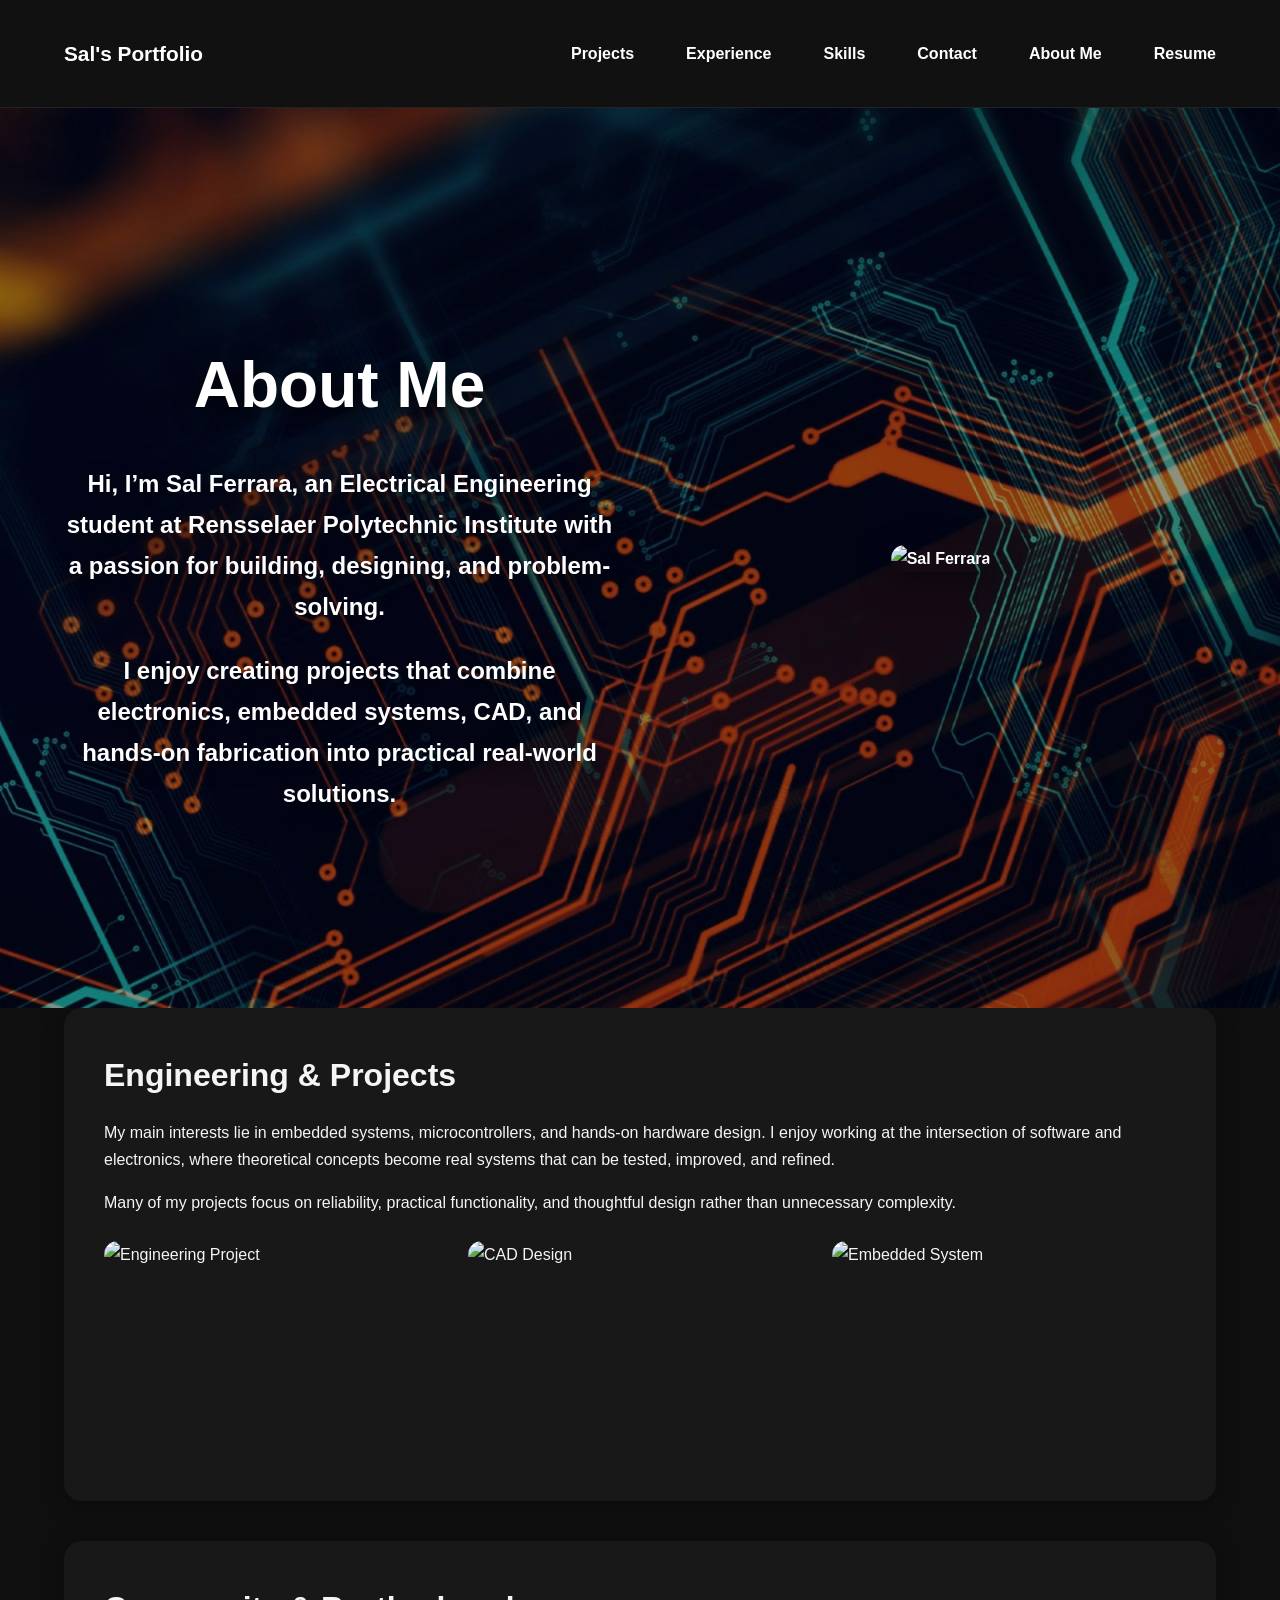
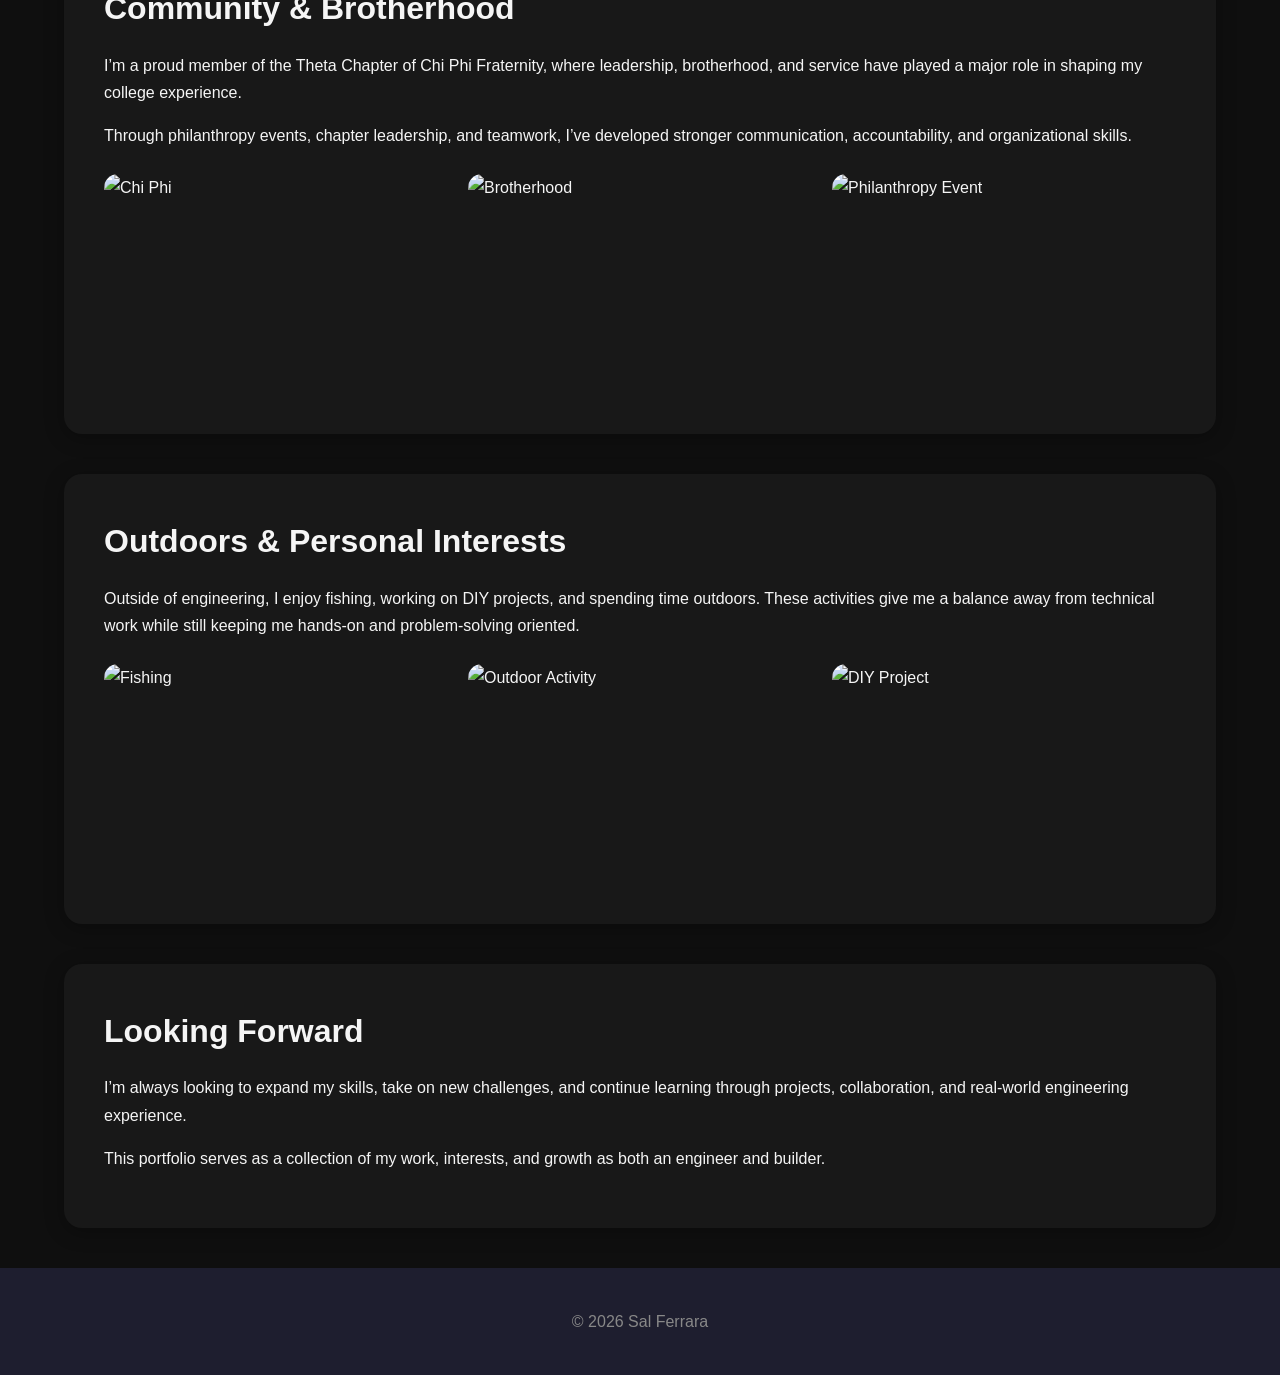
==== about.html @ 88fe447b "Revise about.html for improved layout and content Updated the structure and content of the about.htm" ====
<!DOCTYPE html>
<html lang="en">
<head>
  <meta charset="UTF-8" />
  <meta name="viewport" content="width=device-width, initial-scale=1.0" />
  <title>About Me | Sal Ferrara</title>
  <link rel="stylesheet" href="style.css" />

  <style>
    body {
      margin: 0;
      font-family: Arial, sans-serif;
      background-color: #0f0f0f;
      color: #f5f5f5;
      line-height: 1.7;
    }

    a {
      text-decoration: none;
      color: white;
    }

    .container {
      width: 90%;
      max-width: 1200px;
      margin: auto;
    }

    header {
      background: #111;
      padding: 20px 0;
      border-bottom: 1px solid #222;
      position: sticky;
      top: 0;
      z-index: 100;
    }

    .nav {
      display: flex;
      justify-content: space-between;
      align-items: center;
    }

    .nav-right {
      display: flex;
      gap: 20px;
    }

    .logo {
      font-size: 1.3rem;
      font-weight: bold;
    }

    .hero {
      padding: 80px 0;
    }

    .hero-content {
      display: flex;
      align-items: center;
      gap: 50px;
      flex-wrap: wrap;
    }

    .hero-text {
      flex: 1;
      min-width: 300px;
    }

    .hero-text h1 {
      font-size: 3rem;
      margin-bottom: 10px;
    }

    .hero-text p {
      font-size: 1.1rem;
      color: #cfcfcf;
    }

    .profile-image {
      flex: 1;
      text-align: center;
    }

    .profile-image img {
      width: 320px;
      max-width: 100%;
      border-radius: 20px;
      object-fit: cover;
      box-shadow: 0 10px 30px rgba(0,0,0,0.5);
    }

    .section-card {
      background: #181818;
      padding: 40px;
      border-radius: 18px;
      margin-bottom: 40px;
      box-shadow: 0 4px 20px rgba(0,0,0,0.3);
    }

    .section-card h2 {
      margin-top: 0;
      font-size: 2rem;
      margin-bottom: 15px;
    }

    .gallery {
      display: grid;
      grid-template-columns: repeat(auto-fit, minmax(250px, 1fr));
      gap: 20px;
      margin-top: 25px;
    }

    .gallery img {
      width: 100%;
      height: 220px;
      object-fit: cover;
      border-radius: 14px;
      transition: transform 0.3s ease;
    }

    .gallery img:hover {
      transform: scale(1.03);
    }

    footer {
      text-align: center;
      padding: 40px 20px;
      color: #888;
    }

    @media (max-width: 768px) {
      .hero-text h1 {
        font-size: 2.2rem;
      }

      .nav {
        flex-direction: column;
        gap: 15px;
      }

      .nav-right {
        flex-wrap: wrap;
        justify-content: center;
      }
    }
  </style>
</head>

<body>

<header>
  <div class="container nav">
    <div class="logo">
      <a href="index.html">Sal's Portfolio</a>
    </div>

    <nav class="nav-right">
      <a href="index.html#projects">Projects</a>
      <a href="index.html#experience">Experience</a>
      <a href="index.html#skills">Skills</a>
      <a href="index.html#contact">Contact</a>
      <a href="#about">About Me</a>
      <a href="https://drive.google.com/file/d/1Gqsgn_rPoTcJtVbdsubpHDqqaTnlndVA/view?usp=sharing" target="_blank">
        Resume
      </a>
    </nav>
  </div>
</header>

<section class="hero">
  <div class="container hero-content">

    <div class="hero-text">
      <h1>About Me</h1>

      <p>
        Hi, I’m Sal Ferrara, an Electrical Engineering student at
        Rensselaer Polytechnic Institute with a passion for building,
        designing, and problem-solving.
      </p>

      <p>
        I enjoy creating projects that combine electronics, embedded systems,
        CAD, and hands-on fabrication into practical real-world solutions.
      </p>
    </div>

    <div class="profile-image">
      <img src="images/profile.jpg" alt="Sal Ferrara">
    </div>

  </div>
</section>

<section class="container">

  <div class="section-card">
    <h2>Engineering & Projects</h2>

    <p>
      My main interests lie in embedded systems, microcontrollers, and
      hands-on hardware design. I enjoy working at the intersection of
      software and electronics, where theoretical concepts become real
      systems that can be tested, improved, and refined.
    </p>

    <p>
      Many of my projects focus on reliability, practical functionality,
      and thoughtful design rather than unnecessary complexity.
    </p>

    <div class="gallery">
      <img src="images/project1.jpg" alt="Engineering Project">
      <img src="images/project2.jpg" alt="CAD Design">
      <img src="images/project3.jpg" alt="Embedded System">
    </div>
  </div>

  <div class="section-card">
    <h2>Community & Brotherhood</h2>

    <p>
      I’m a proud member of the Theta Chapter of Chi Phi Fraternity,
      where leadership, brotherhood, and service have played a major role
      in shaping my college experience.
    </p>

    <p>
      Through philanthropy events, chapter leadership, and teamwork,
      I’ve developed stronger communication, accountability,
      and organizational skills.
    </p>

    <div class="gallery">
      <img src="images/fraternity1.jpg" alt="Chi Phi">
      <img src="images/fraternity2.jpg" alt="Brotherhood">
      <img src="images/fraternity3.jpg" alt="Philanthropy Event">
    </div>
  </div>

  <div class="section-card">
    <h2>Outdoors & Personal Interests</h2>

    <p>
      Outside of engineering, I enjoy fishing, working on DIY projects,
      and spending time outdoors. These activities give me a balance
      away from technical work while still keeping me hands-on and
      problem-solving oriented.
    </p>

    <div class="gallery">
      <img src="images/outdoors1.jpg" alt="Fishing">
      <img src="images/outdoors2.jpg" alt="Outdoor Activity">
      <img src="images/outdoors3.jpg" alt="DIY Project">
    </div>
  </div>

  <div class="section-card">
    <h2>Looking Forward</h2>

    <p>
      I’m always looking to expand my skills, take on new challenges,
      and continue learning through projects, collaboration,
      and real-world engineering experience.
    </p>

    <p>
      This portfolio serves as a collection of my work, interests,
      and growth as both an engineer and builder.
    </p>
  </div>

</section>

<footer>
  © 2026 Sal Ferrara
</footer>

</body>
</html>
---- style.css ----
/* Base */
body {
  font-family: 'Inter', sans-serif;
  margin: 0;
  padding: 0;
  background: #f4f6f8;
  color: #333;
  line-height: 1.6;
}

a {
  text-decoration: none;
  color: #1e90ff;
  transition: color 0.3s;
}

/* Header */
header {
  position: fixed;
  width: 100%;
  background: rgba(30,30,47,0.95);
  z-index: 1000;
  top: 0;
}

.nav {
  display: flex;
  justify-content: space-between;
  align-items: center;
  max-width: 1100px;
  margin: auto;
  padding: 1rem 0;
}

.logo {
  font-weight: 700;
  font-size: 1.5rem;
  color: #fff;
}

.nav-right a {
  margin-left: 2rem;
  font-weight: 600;
  color: #fff;
}

.nav-right a:hover {
  color: #1e90ff;
}

/* Hero */
.hero {
  position: relative;
  background: url('images/hero_background.jpg') center/cover no-repeat;
  min-height: 100vh;
  display: flex;
  justify-content: center;
  align-items: center;
  text-align: center;
  color: #fff;
  padding-top: 60px; /* space for fixed nav */
  box-sizing: border-box;
  overflow: visible;  /* ensures shadows aren’t clipped */
}

.hero::before {
  content: "";
  position: absolute;
  top: 0; left: 0; right: 0; bottom: 0;
  background: rgba(0,0,0,0.4); /* optional overlay for readability */
  z-index: 1;
}

.hero-content {
  position: relative;
  z-index: 2; /* sits above image and overlay */
  font-weight: 700;
  opacity: 0;
  transform: translateY(20px);
  animation: fadeInUp 1s forwards 0.3s;
  max-width: 900px;
}

/* Darker drop shadow for text */
.hero h1, .hero p {
  text-shadow: 0 6px 20px rgba(0,0,0,0.85);
}

/* Desktop sizes */
.hero .hero-content h1 {
  font-size: 4rem;
  margin-bottom: 0.5rem;
}

.hero .hero-content p {
  font-size: 1.5rem;
  color: #fff;
}

/* Responsive sizes */
@media (max-width: 768px) {
  .hero .hero-content h1 {
    font-size: 3rem;
  }
  .hero .hero-content p {
    font-size: 1.2rem;
  }
}

/* fade-in animation */
@keyframes fadeInUp {
  to {
    opacity: 1;
    transform: translateY(0);
  }
}

/* Sections */
.section {
  padding: 6rem 0;
}

.container {
  width: 90%;
  max-width: 1100px;
  margin: auto;
}

/* Projects */
.grid {
  display: grid;
  grid-template-columns: repeat(auto-fit, minmax(280px, 1fr));
  gap: 2rem;
}

.card {
  background: #fff;
  border-radius: 10px;
  overflow: hidden;
  box-shadow: 0 8px 20px rgba(0,0,0,0.1);
  opacity: 0;
  transform: translateY(30px);
  transition: all 0.6s ease-out;
}

.card.appear {
  opacity: 1;
  transform: translateY(0);
}

.card img {
  width: 100%;
  height: 180px;
  object-fit: cover;
}

.card h3 {
  margin: 1rem;
}

.card p {
  margin: 0 1rem 1rem;
}

.btn {
  display: inline-block;
  margin: 0 1rem 1rem;
  padding: 0.5rem 1rem;
  background: #1e90ff;
  color: #fff;
  border-radius: 5px;
}

.btn:hover {
  background: #0073e6;
}

/* Experience */
.experience-list {
  display: flex;
  flex-direction: column;
  gap: 1rem;
}

.experience-item {
  background: #fff;
  padding: 1rem;
  border-radius: 8px;
  box-shadow: 0 6px 15px rgba(0,0,0,0.08);
  opacity: 0;
  transform: translateY(30px);
  transition: all 0.6s ease-out;
}

.experience-item.appear {
  opacity: 1;
  transform: translateY(0);
}

.skills-list {
  display: flex;
  flex-direction: column;
  gap: 1rem;
}

.skills-item {
  background: #fff;
  padding: 1rem;
  border-radius: 8px;
  box-shadow: 0 6px 15px rgba(0,0,0,0.08);
  opacity: 0;
  transform: translateY(30px);
  transition: all 0.6s ease-out;
}

.skills-item.appear {
  opacity: 1;
  transform: translateY(0);
}

/* Contact */
.social-links a {
  margin-right: 1rem;
  font-weight: 600;
}

footer {
  background: #1e1e2f;
  color: #fff;
  text-align: center;
  padding: 1rem;
}
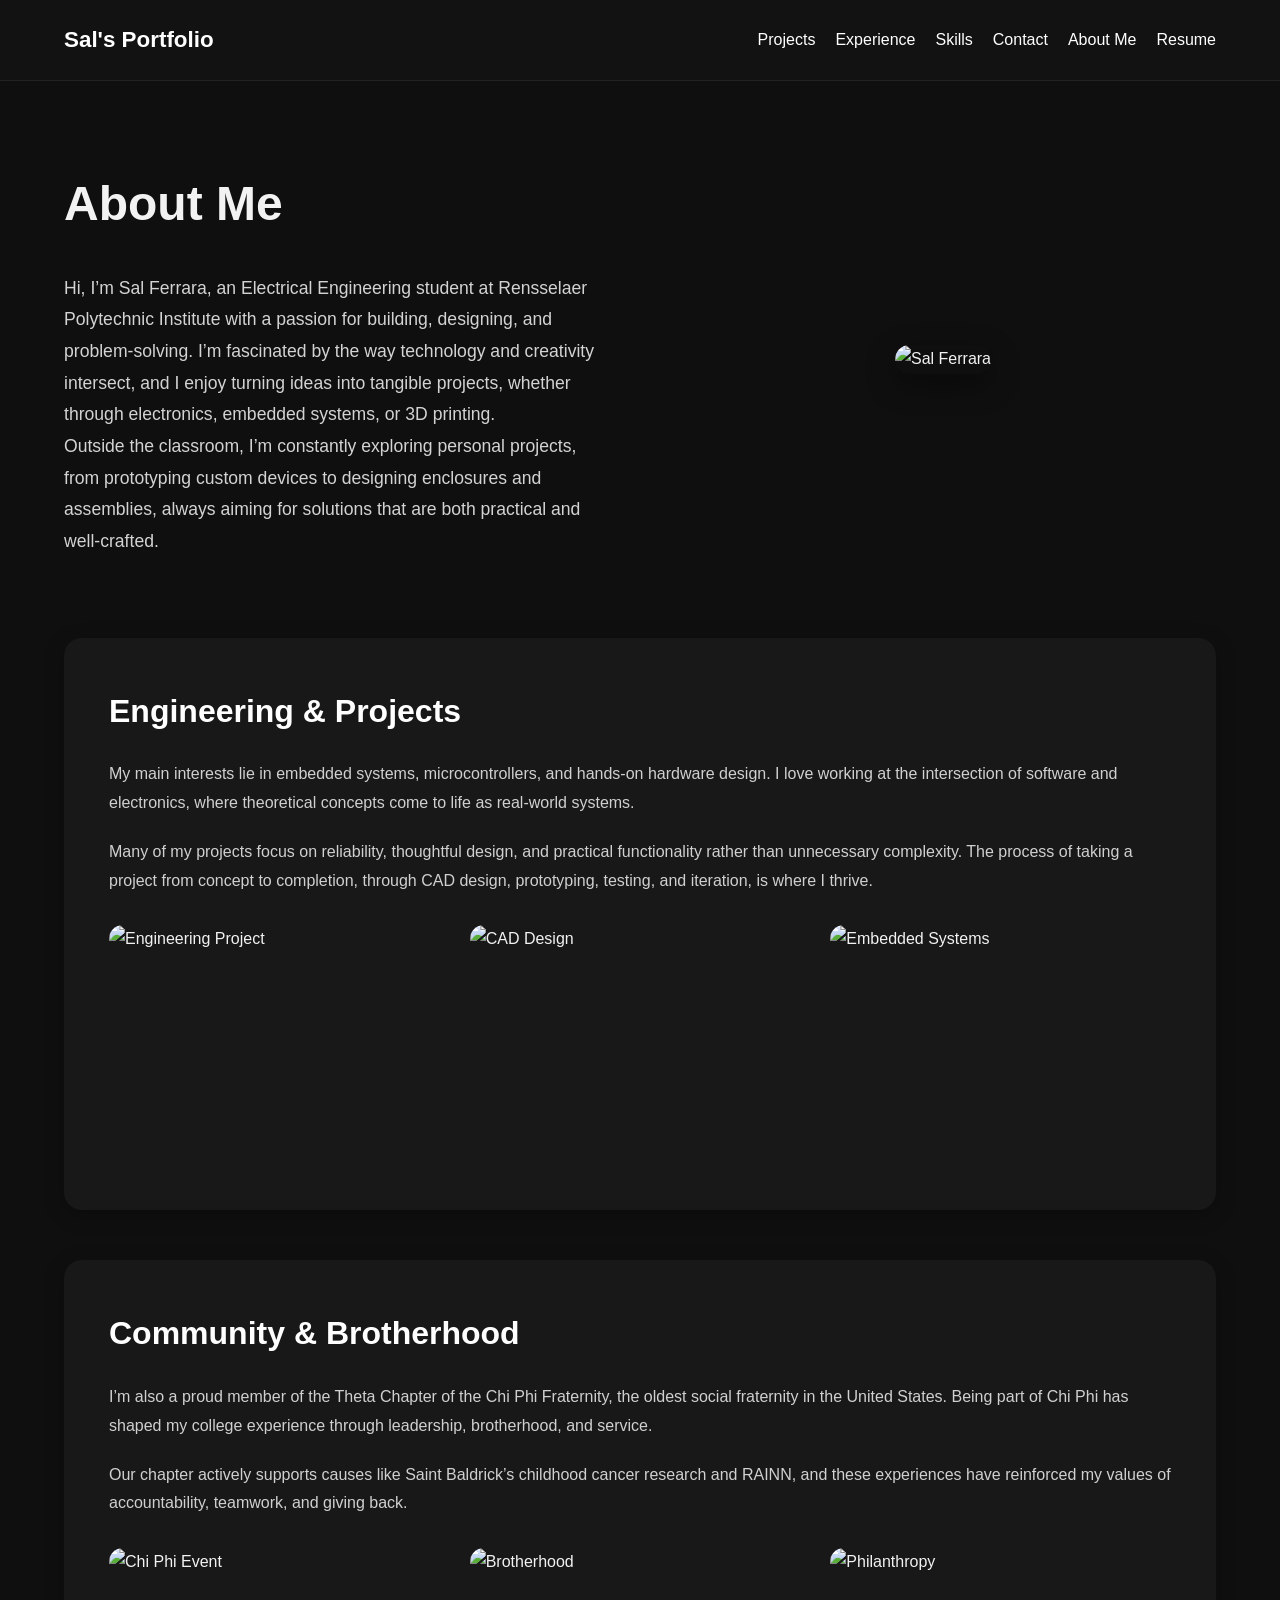
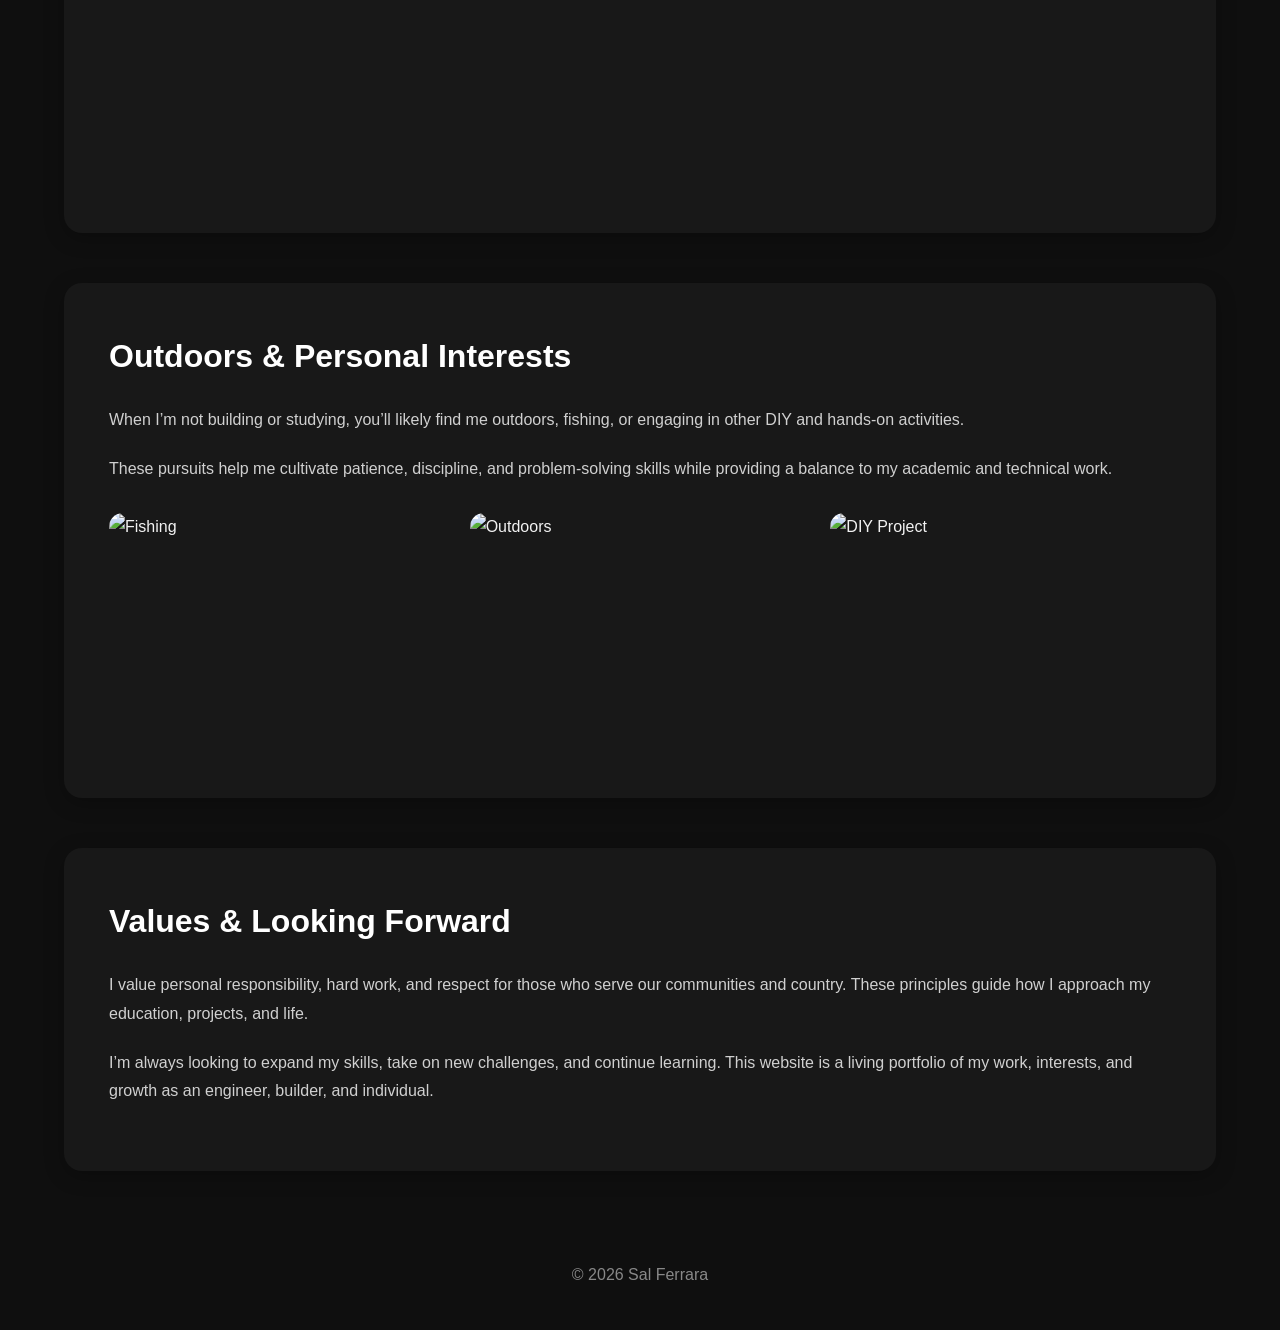
==== commit 40880481: "Refactor about.html for layout and content improvements Updated HTML structure and styles for better" ====
--- a/about.html
+++ b/about.html
@@ -1,18 +1,22 @@
 <!DOCTYPE html>
 <html lang="en">
 <head>
-  <meta charset="UTF-8" />
-  <meta name="viewport" content="width=device-width, initial-scale=1.0" />
+  <meta charset="UTF-8">
+  <meta name="viewport" content="width=device-width, initial-scale=1.0">
   <title>About Me | Sal Ferrara</title>
-  <link rel="stylesheet" href="style.css" />
 
   <style>
+    * {
+      margin: 0;
+      padding: 0;
+      box-sizing: border-box;
+    }
+
     body {
-      margin: 0;
       font-family: Arial, sans-serif;
       background-color: #0f0f0f;
-      color: #f5f5f5;
-      line-height: 1.7;
+      color: #f2f2f2;
+      line-height: 1.8;
     }
 
     a {
@@ -27,8 +31,7 @@
     }
 
     header {
-      background: #111;
-      padding: 20px 0;
+      background: #121212;
       border-bottom: 1px solid #222;
       position: sticky;
       top: 0;
@@ -39,15 +42,17 @@
       display: flex;
       justify-content: space-between;
       align-items: center;
+      padding: 20px 0;
     }
 
     .nav-right {
       display: flex;
       gap: 20px;
+      flex-wrap: wrap;
     }
 
     .logo {
-      font-size: 1.3rem;
+      font-size: 1.4rem;
       font-weight: bold;
     }
 
@@ -58,7 +63,7 @@
     .hero-content {
       display: flex;
       align-items: center;
-      gap: 50px;
+      gap: 60px;
       flex-wrap: wrap;
     }
 
@@ -69,58 +74,63 @@
 
     .hero-text h1 {
       font-size: 3rem;
-      margin-bottom: 10px;
+      margin-bottom: 25px;
     }
 
     .hero-text p {
       font-size: 1.1rem;
-      color: #cfcfcf;
-    }
-
-    .profile-image {
+      color: #d3d3d3;
+    }
+
+    .hero-image {
       flex: 1;
       text-align: center;
     }
 
-    .profile-image img {
-      width: 320px;
+    .hero-image img {
+      width: 350px;
       max-width: 100%;
       border-radius: 20px;
       object-fit: cover;
-      box-shadow: 0 10px 30px rgba(0,0,0,0.5);
+      box-shadow: 0 10px 30px rgba(0,0,0,0.4);
     }
 
     .section-card {
       background: #181818;
-      padding: 40px;
+      padding: 45px;
       border-radius: 18px;
-      margin-bottom: 40px;
-      box-shadow: 0 4px 20px rgba(0,0,0,0.3);
+      margin-bottom: 50px;
+      box-shadow: 0 5px 20px rgba(0,0,0,0.25);
     }
 
     .section-card h2 {
-      margin-top: 0;
       font-size: 2rem;
-      margin-bottom: 15px;
+      margin-bottom: 20px;
+      color: white;
+    }
+
+    .section-card p {
+      color: #d0d0d0;
+      margin-bottom: 20px;
     }
 
     .gallery {
       display: grid;
       grid-template-columns: repeat(auto-fit, minmax(250px, 1fr));
       gap: 20px;
-      margin-top: 25px;
+      margin-top: 30px;
     }
 
     .gallery img {
       width: 100%;
-      height: 220px;
+      height: 240px;
       object-fit: cover;
       border-radius: 14px;
-      transition: transform 0.3s ease;
+      transition: 0.3s ease;
     }
 
     .gallery img:hover {
-      transform: scale(1.03);
+      transform: scale(1.02);
     }
 
     footer {
@@ -130,8 +140,9 @@
     }
 
     @media (max-width: 768px) {
+
       .hero-text h1 {
-        font-size: 2.2rem;
+        font-size: 2.3rem;
       }
 
       .nav {
@@ -140,8 +151,11 @@
       }
 
       .nav-right {
-        flex-wrap: wrap;
         justify-content: center;
+      }
+
+      .section-card {
+        padding: 30px;
       }
     }
   </style>
@@ -177,16 +191,21 @@
       <p>
         Hi, I’m Sal Ferrara, an Electrical Engineering student at
         Rensselaer Polytechnic Institute with a passion for building,
-        designing, and problem-solving.
+        designing, and problem-solving. I’m fascinated by the way
+        technology and creativity intersect, and I enjoy turning ideas
+        into tangible projects, whether through electronics, embedded
+        systems, or 3D printing.
       </p>
 
       <p>
-        I enjoy creating projects that combine electronics, embedded systems,
-        CAD, and hands-on fabrication into practical real-world solutions.
+        Outside the classroom, I’m constantly exploring personal
+        projects, from prototyping custom devices to designing
+        enclosures and assemblies, always aiming for solutions
+        that are both practical and well-crafted.
       </p>
     </div>
 
-    <div class="profile-image">
+    <div class="hero-image">
       <img src="images/profile.jpg" alt="Sal Ferrara">
     </div>
 
@@ -199,21 +218,24 @@
     <h2>Engineering & Projects</h2>
 
     <p>
-      My main interests lie in embedded systems, microcontrollers, and
-      hands-on hardware design. I enjoy working at the intersection of
-      software and electronics, where theoretical concepts become real
-      systems that can be tested, improved, and refined.
-    </p>
-
-    <p>
-      Many of my projects focus on reliability, practical functionality,
-      and thoughtful design rather than unnecessary complexity.
+      My main interests lie in embedded systems, microcontrollers,
+      and hands-on hardware design. I love working at the intersection
+      of software and electronics, where theoretical concepts come
+      to life as real-world systems.
+    </p>
+
+    <p>
+      Many of my projects focus on reliability, thoughtful design,
+      and practical functionality rather than unnecessary complexity.
+      The process of taking a project from concept to completion,
+      through CAD design, prototyping, testing, and iteration,
+      is where I thrive.
     </p>
 
     <div class="gallery">
       <img src="images/project1.jpg" alt="Engineering Project">
       <img src="images/project2.jpg" alt="CAD Design">
-      <img src="images/project3.jpg" alt="Embedded System">
+      <img src="images/project3.jpg" alt="Embedded Systems">
     </div>
   </div>
 
@@ -221,21 +243,23 @@
     <h2>Community & Brotherhood</h2>
 
     <p>
-      I’m a proud member of the Theta Chapter of Chi Phi Fraternity,
-      where leadership, brotherhood, and service have played a major role
-      in shaping my college experience.
-    </p>
-
-    <p>
-      Through philanthropy events, chapter leadership, and teamwork,
-      I’ve developed stronger communication, accountability,
-      and organizational skills.
+      I’m also a proud member of the Theta Chapter of the Chi Phi
+      Fraternity, the oldest social fraternity in the United States.
+      Being part of Chi Phi has shaped my college experience through
+      leadership, brotherhood, and service.
+    </p>
+
+    <p>
+      Our chapter actively supports causes like Saint Baldrick’s
+      childhood cancer research and RAINN, and these experiences
+      have reinforced my values of accountability, teamwork,
+      and giving back.
     </p>
 
     <div class="gallery">
-      <img src="images/fraternity1.jpg" alt="Chi Phi">
-      <img src="images/fraternity2.jpg" alt="Brotherhood">
-      <img src="images/fraternity3.jpg" alt="Philanthropy Event">
+      <img src="images/chiphi1.jpg" alt="Chi Phi Event">
+      <img src="images/chiphi2.jpg" alt="Brotherhood">
+      <img src="images/chiphi3.jpg" alt="Philanthropy">
     </div>
   </div>
 
@@ -243,31 +267,39 @@
     <h2>Outdoors & Personal Interests</h2>
 
     <p>
-      Outside of engineering, I enjoy fishing, working on DIY projects,
-      and spending time outdoors. These activities give me a balance
-      away from technical work while still keeping me hands-on and
-      problem-solving oriented.
+      When I’m not building or studying, you’ll likely find me
+      outdoors, fishing, or engaging in other DIY and hands-on
+      activities.
+    </p>
+
+    <p>
+      These pursuits help me cultivate patience, discipline,
+      and problem-solving skills while providing a balance
+      to my academic and technical work.
     </p>
 
     <div class="gallery">
       <img src="images/outdoors1.jpg" alt="Fishing">
-      <img src="images/outdoors2.jpg" alt="Outdoor Activity">
+      <img src="images/outdoors2.jpg" alt="Outdoors">
       <img src="images/outdoors3.jpg" alt="DIY Project">
     </div>
   </div>
 
   <div class="section-card">
-    <h2>Looking Forward</h2>
-
-    <p>
-      I’m always looking to expand my skills, take on new challenges,
-      and continue learning through projects, collaboration,
-      and real-world engineering experience.
-    </p>
-
-    <p>
-      This portfolio serves as a collection of my work, interests,
-      and growth as both an engineer and builder.
+    <h2>Values & Looking Forward</h2>
+
+    <p>
+      I value personal responsibility, hard work, and respect
+      for those who serve our communities and country.
+      These principles guide how I approach my education,
+      projects, and life.
+    </p>
+
+    <p>
+      I’m always looking to expand my skills, take on new
+      challenges, and continue learning. This website is a
+      living portfolio of my work, interests, and growth
+      as an engineer, builder, and individual.
     </p>
   </div>
 
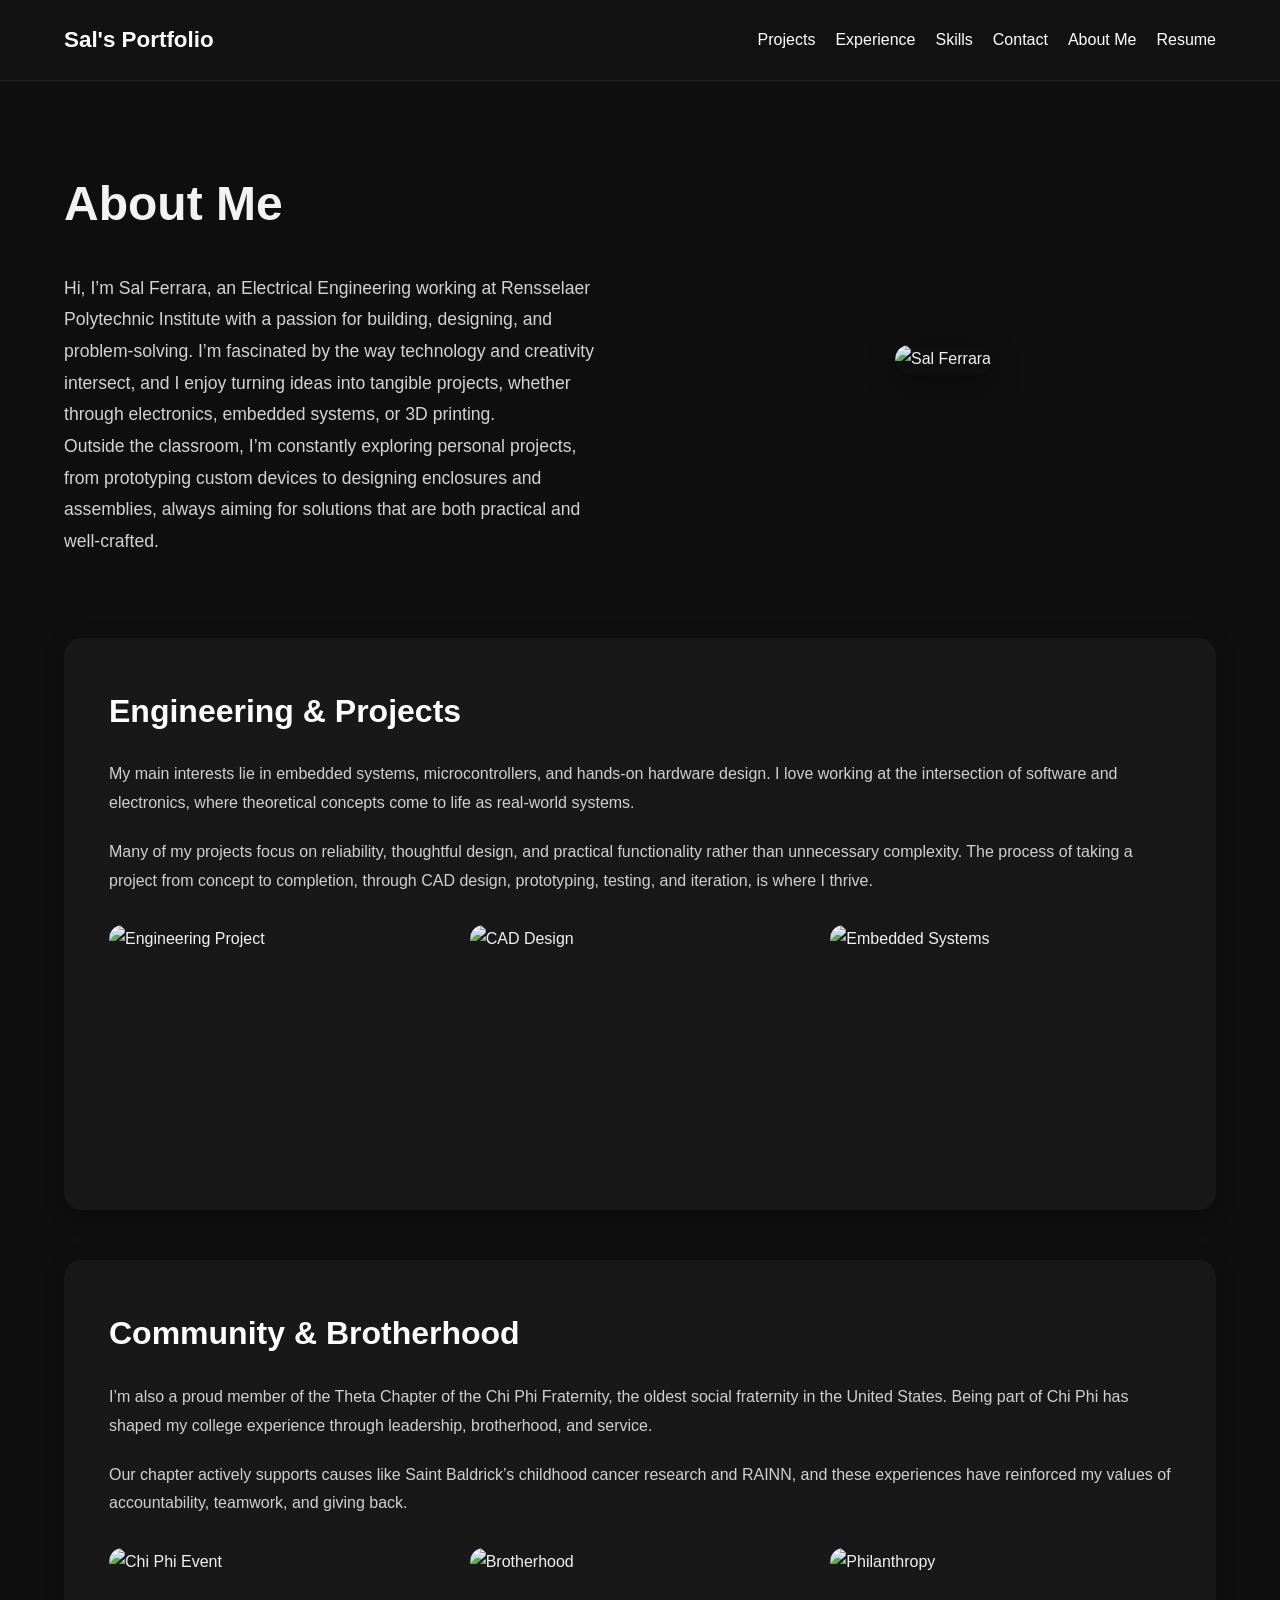
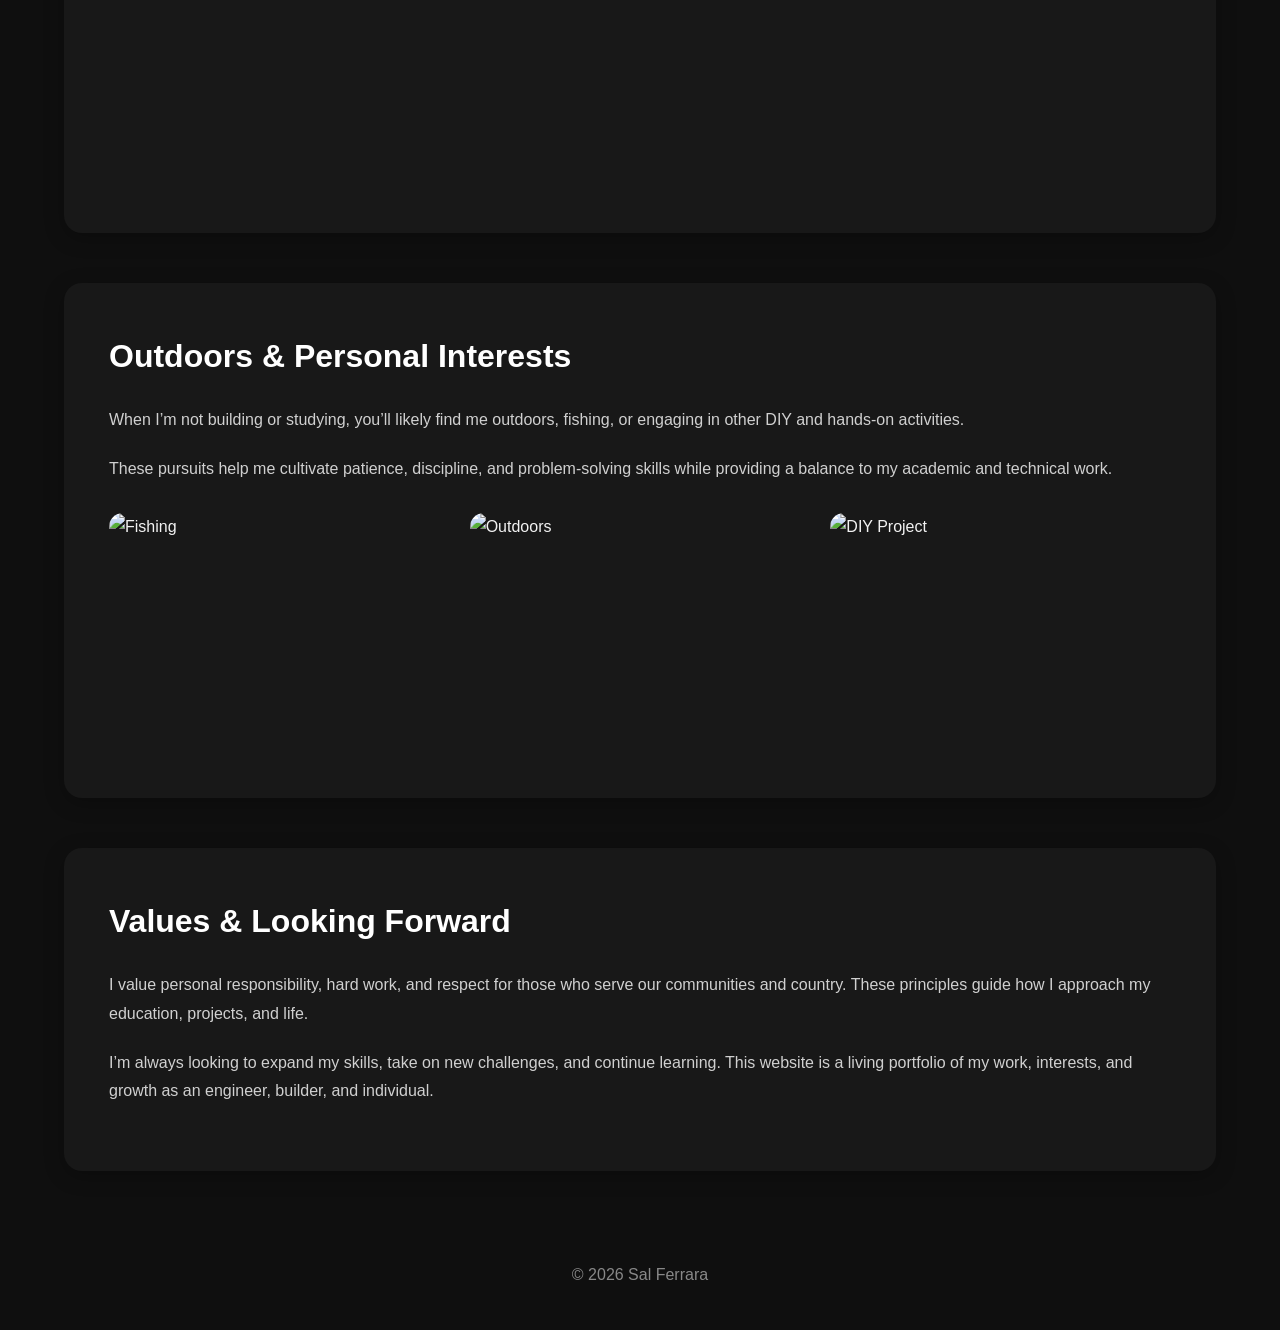
==== commit 4e21972a: "Update job description in about.html" ====
--- a/about.html
+++ b/about.html
@@ -189,7 +189,7 @@
       <h1>About Me</h1>
 
       <p>
-        Hi, I’m Sal Ferrara, an Electrical Engineering student at
+        Hi, I’m Sal Ferrara, an Electrical Engineering working at
         Rensselaer Polytechnic Institute with a passion for building,
         designing, and problem-solving. I’m fascinated by the way
         technology and creativity intersect, and I enjoy turning ideas
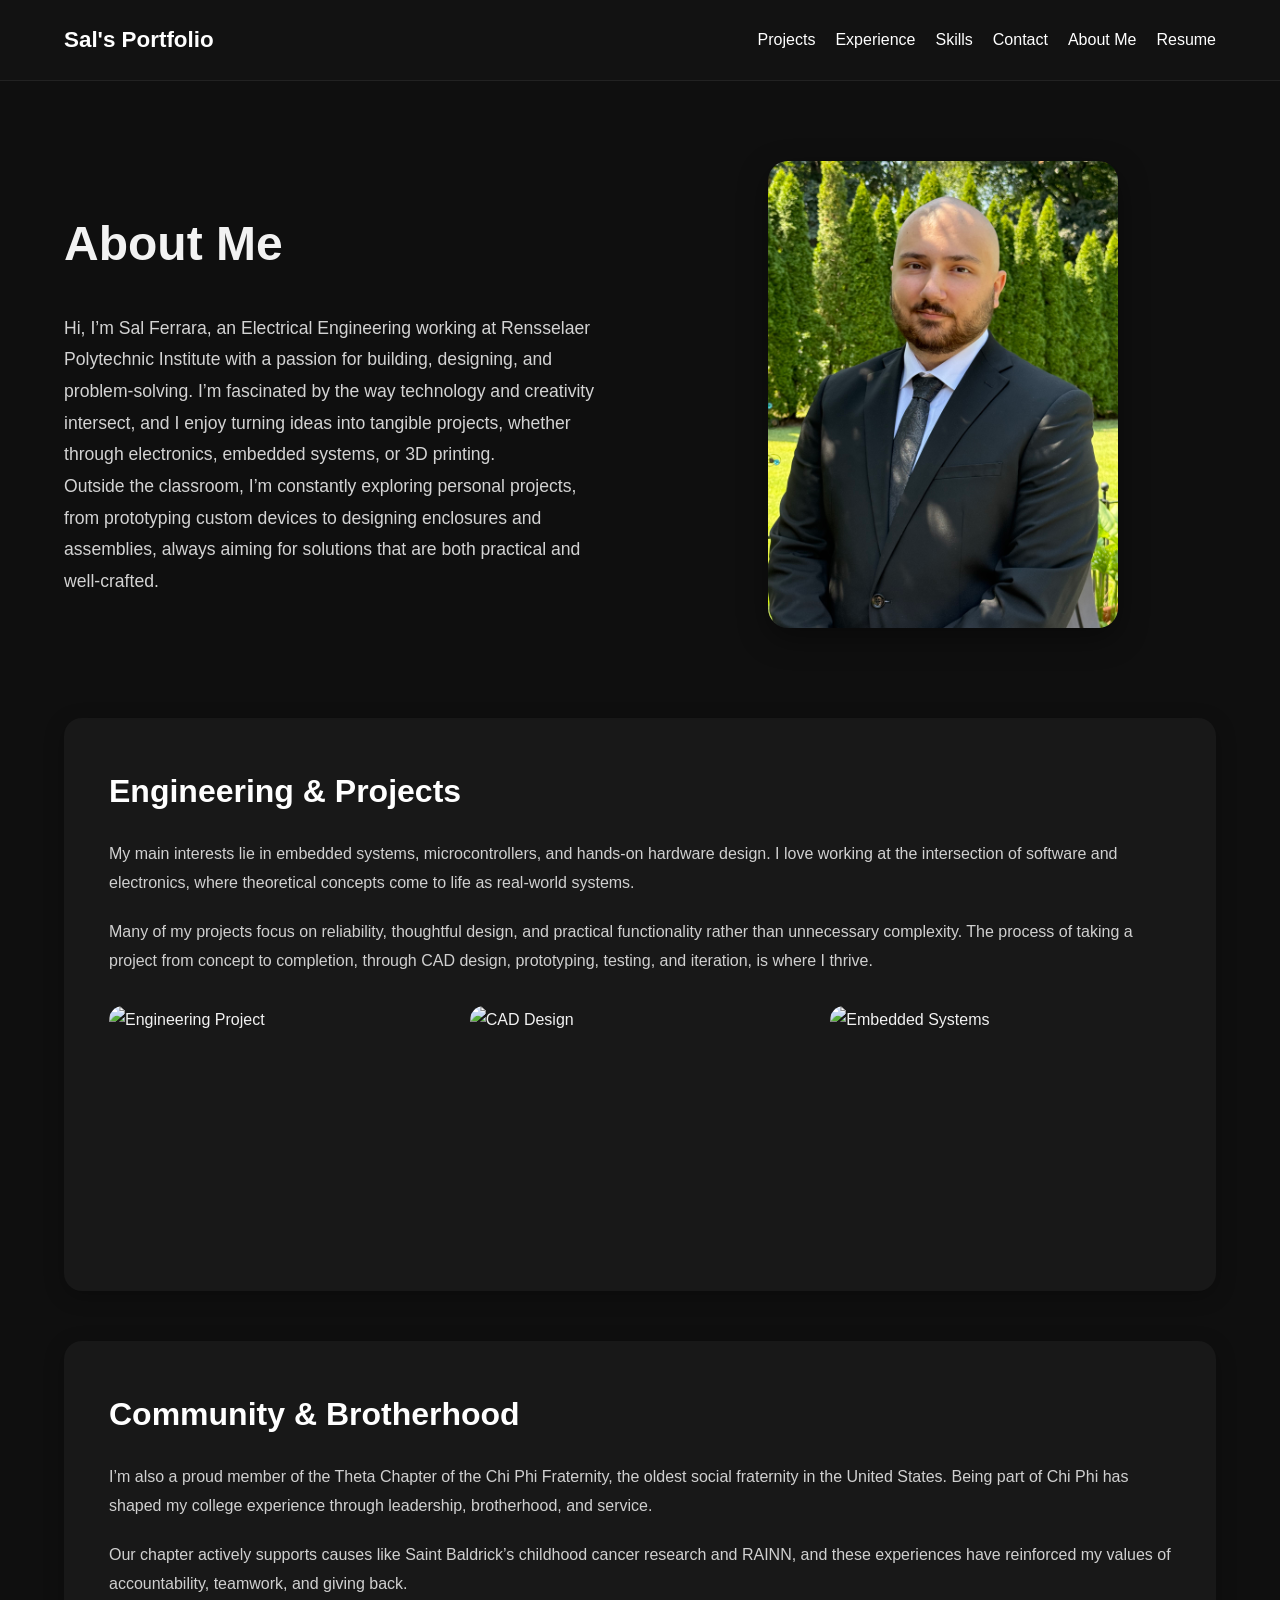
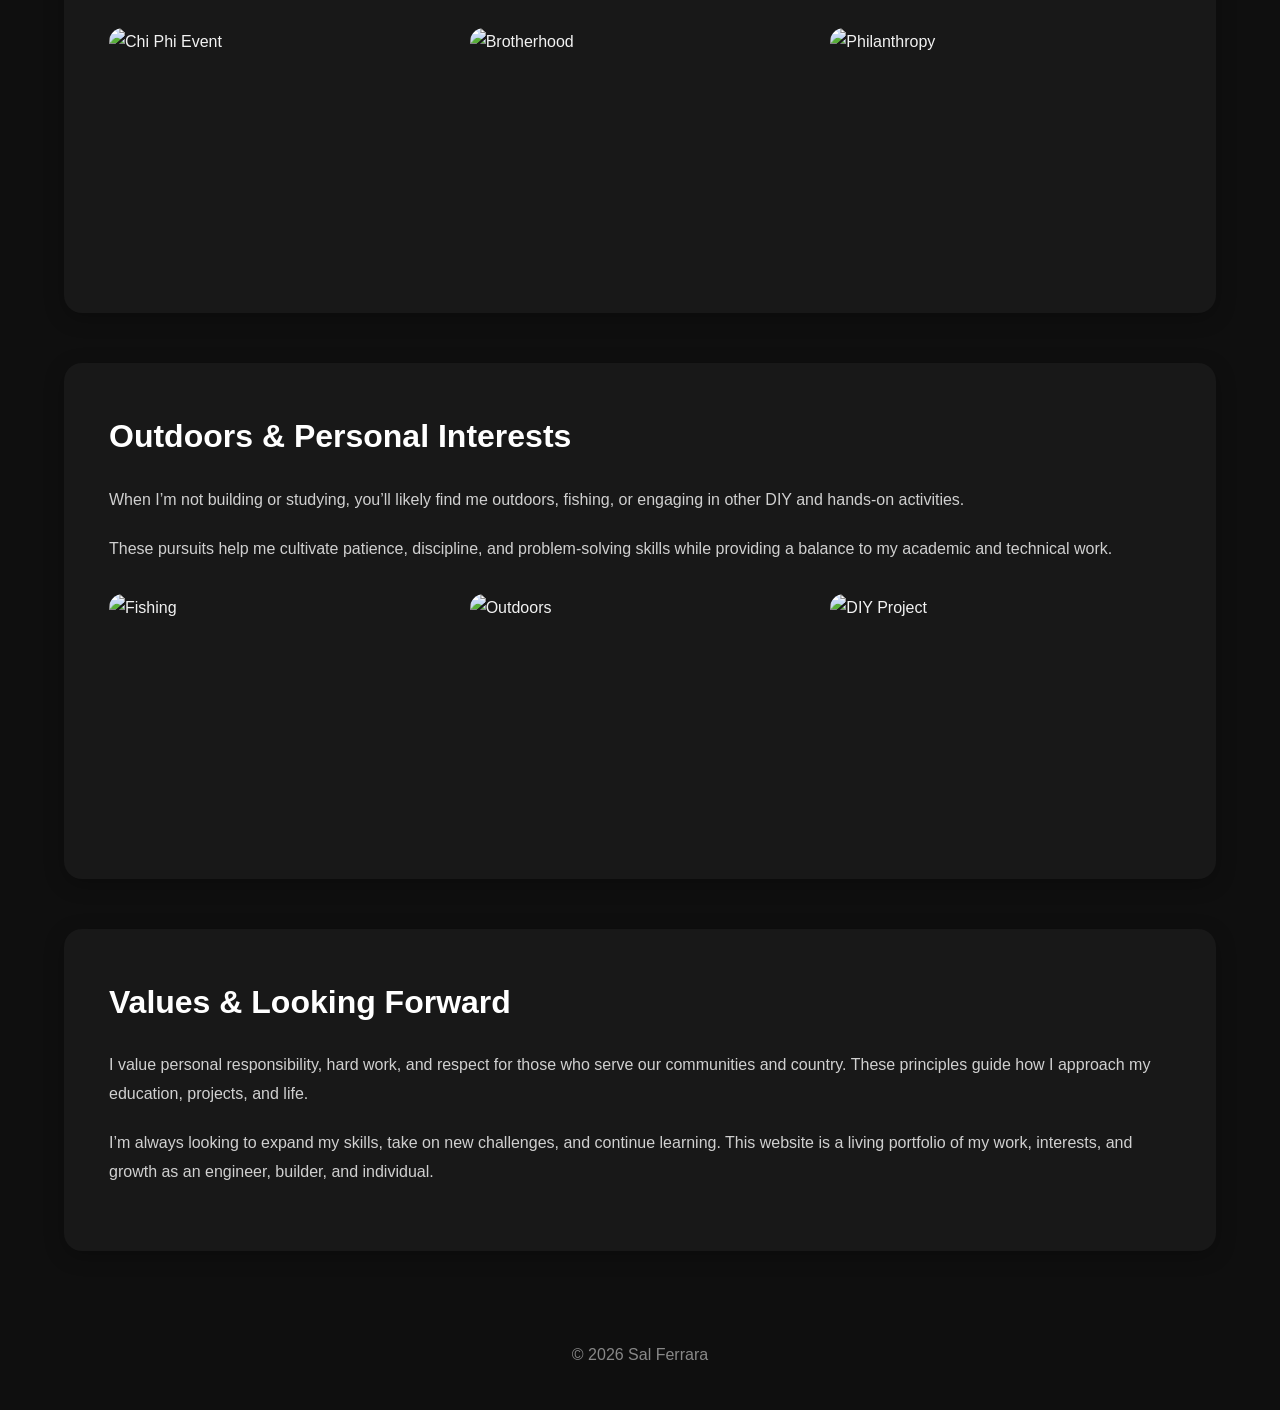
==== commit e1fa4dbc: "Change profile image format from JPG to JPEG" ====
--- a/about.html
+++ b/about.html
@@ -206,7 +206,7 @@
     </div>
 
     <div class="hero-image">
-      <img src="images/profile.jpg" alt="Sal Ferrara">
+      <img src="images/profile.jpeg" alt="Sal Ferrara">
     </div>
 
   </div>
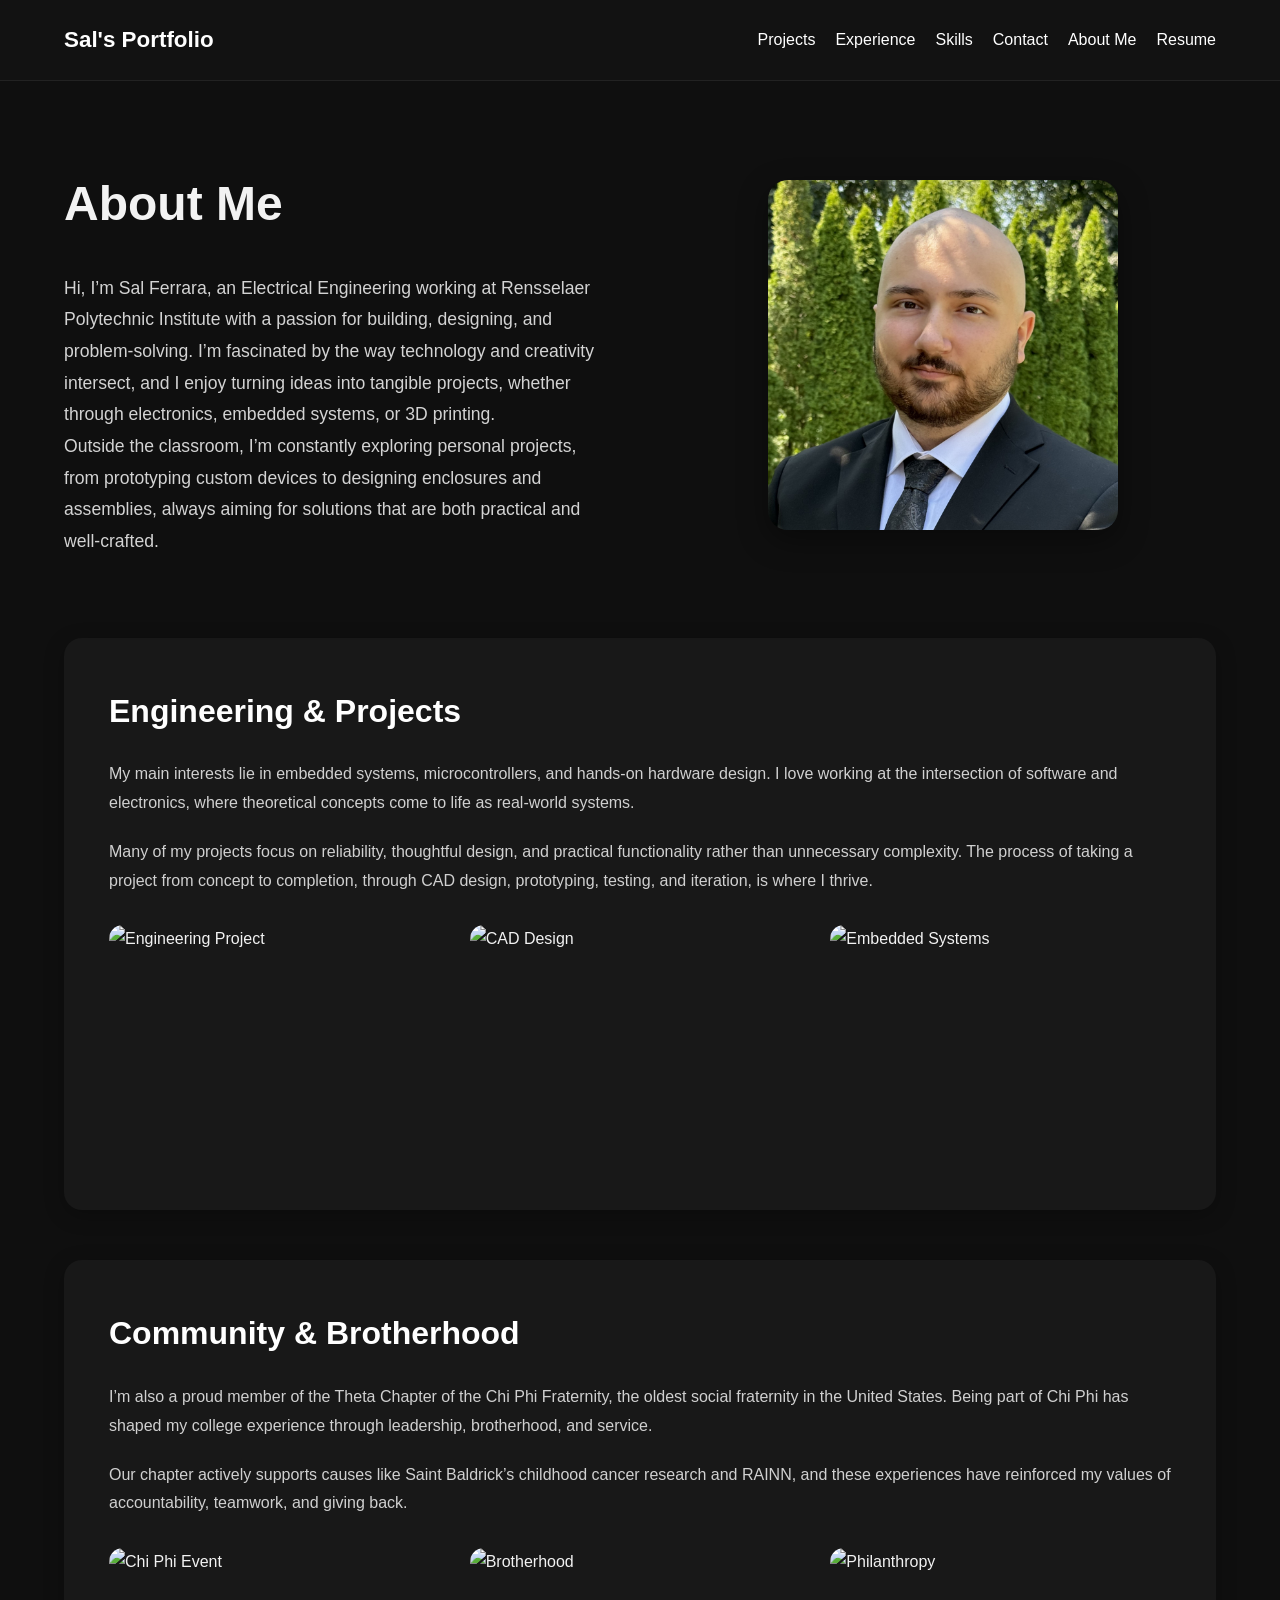
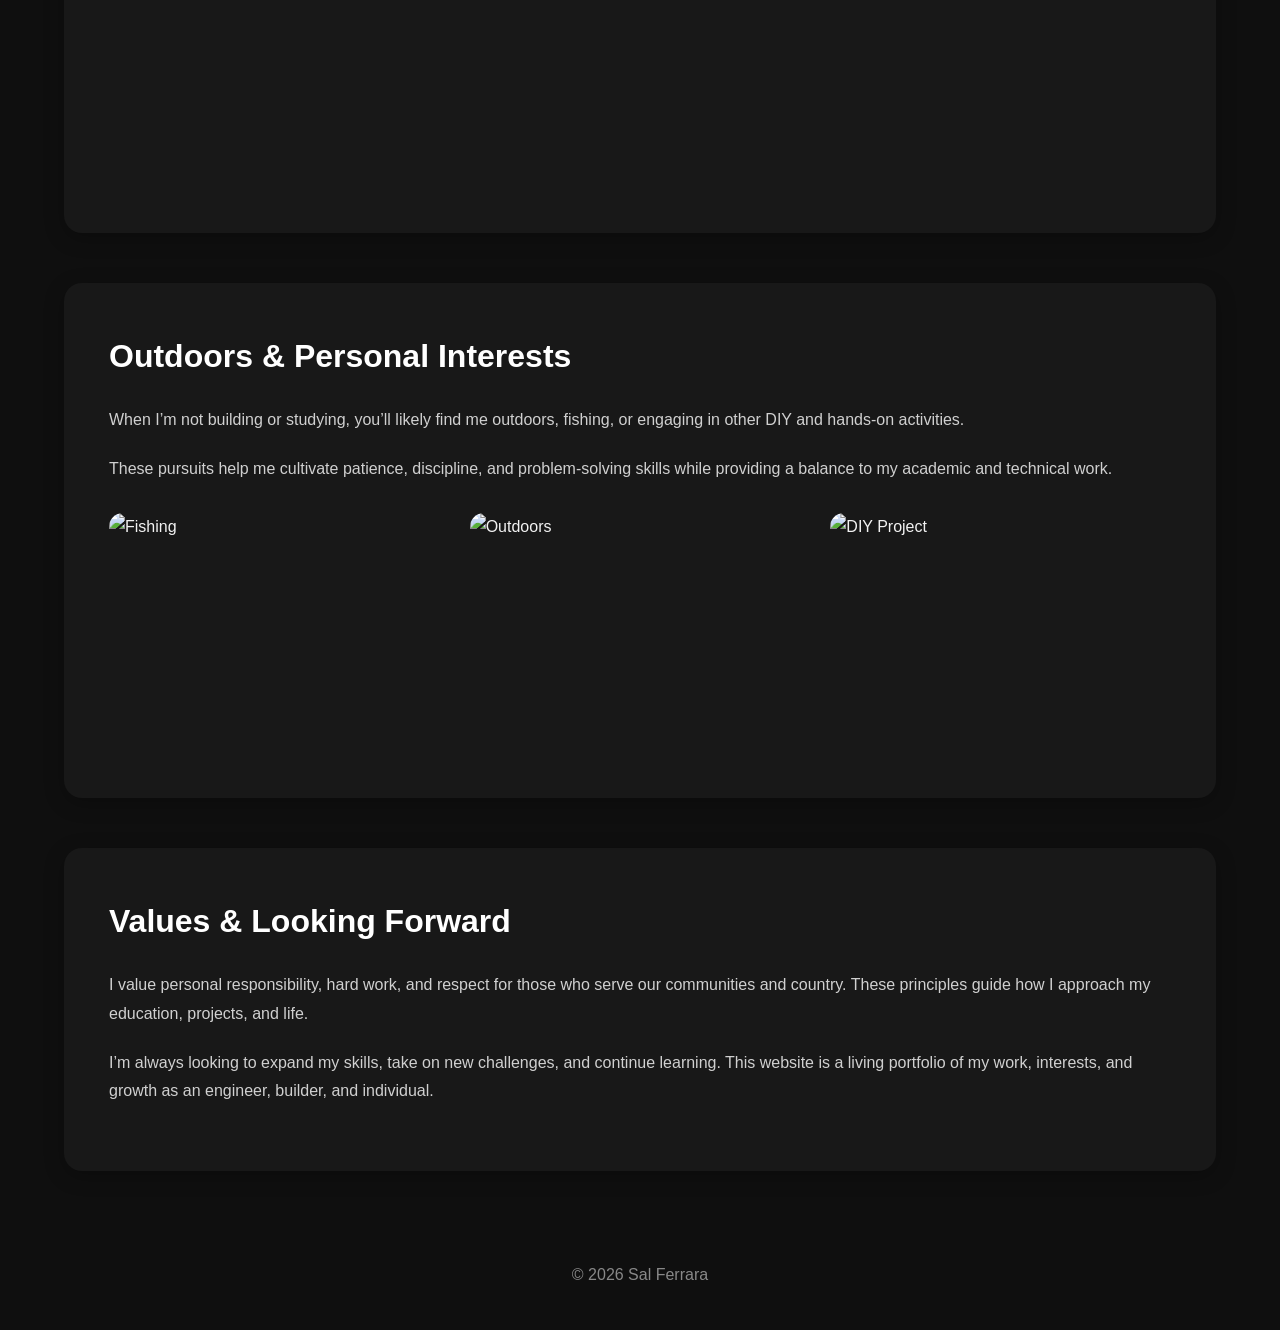
==== commit c031bc54: "Update profile image in about.html" ====
--- a/about.html
+++ b/about.html
@@ -206,7 +206,7 @@
     </div>
 
     <div class="hero-image">
-      <img src="images/profile.jpeg" alt="Sal Ferrara">
+      <img src="images/profile1.jpeg" alt="Sal Ferrara">
     </div>
 
   </div>
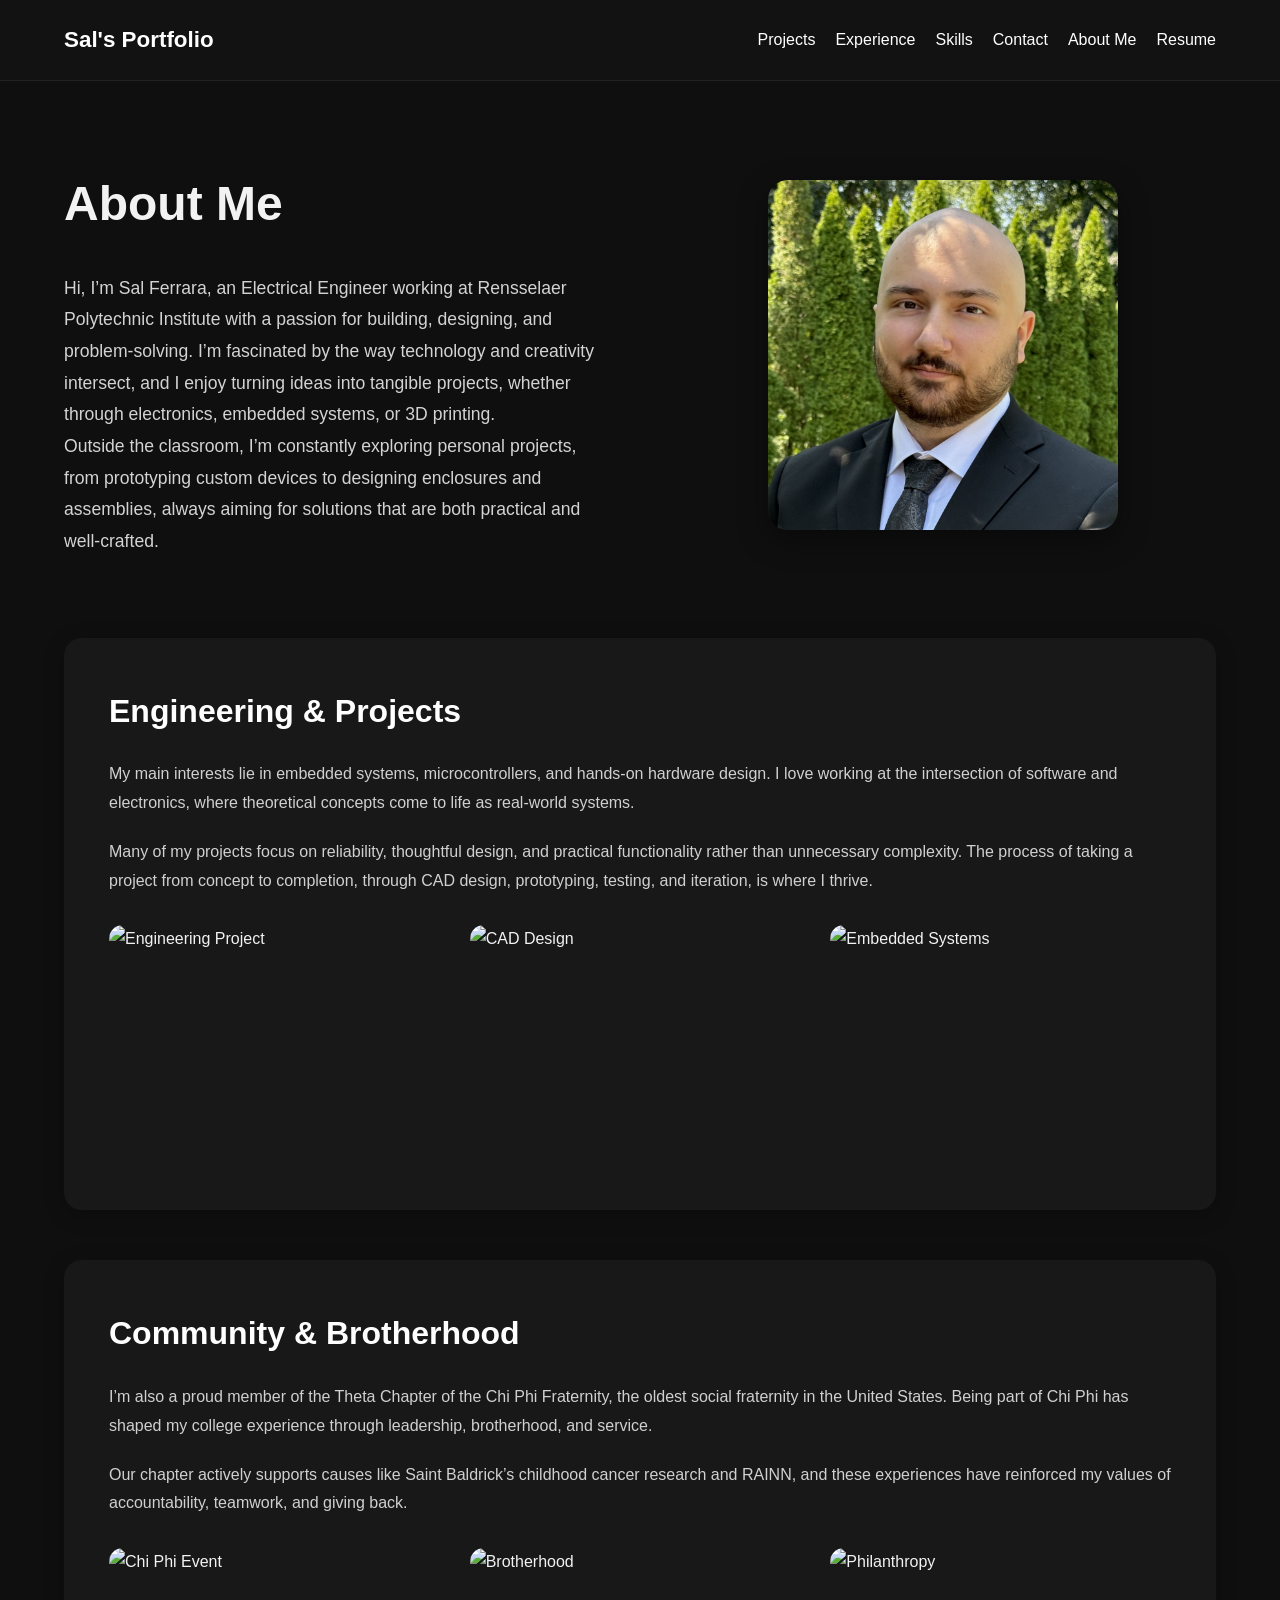
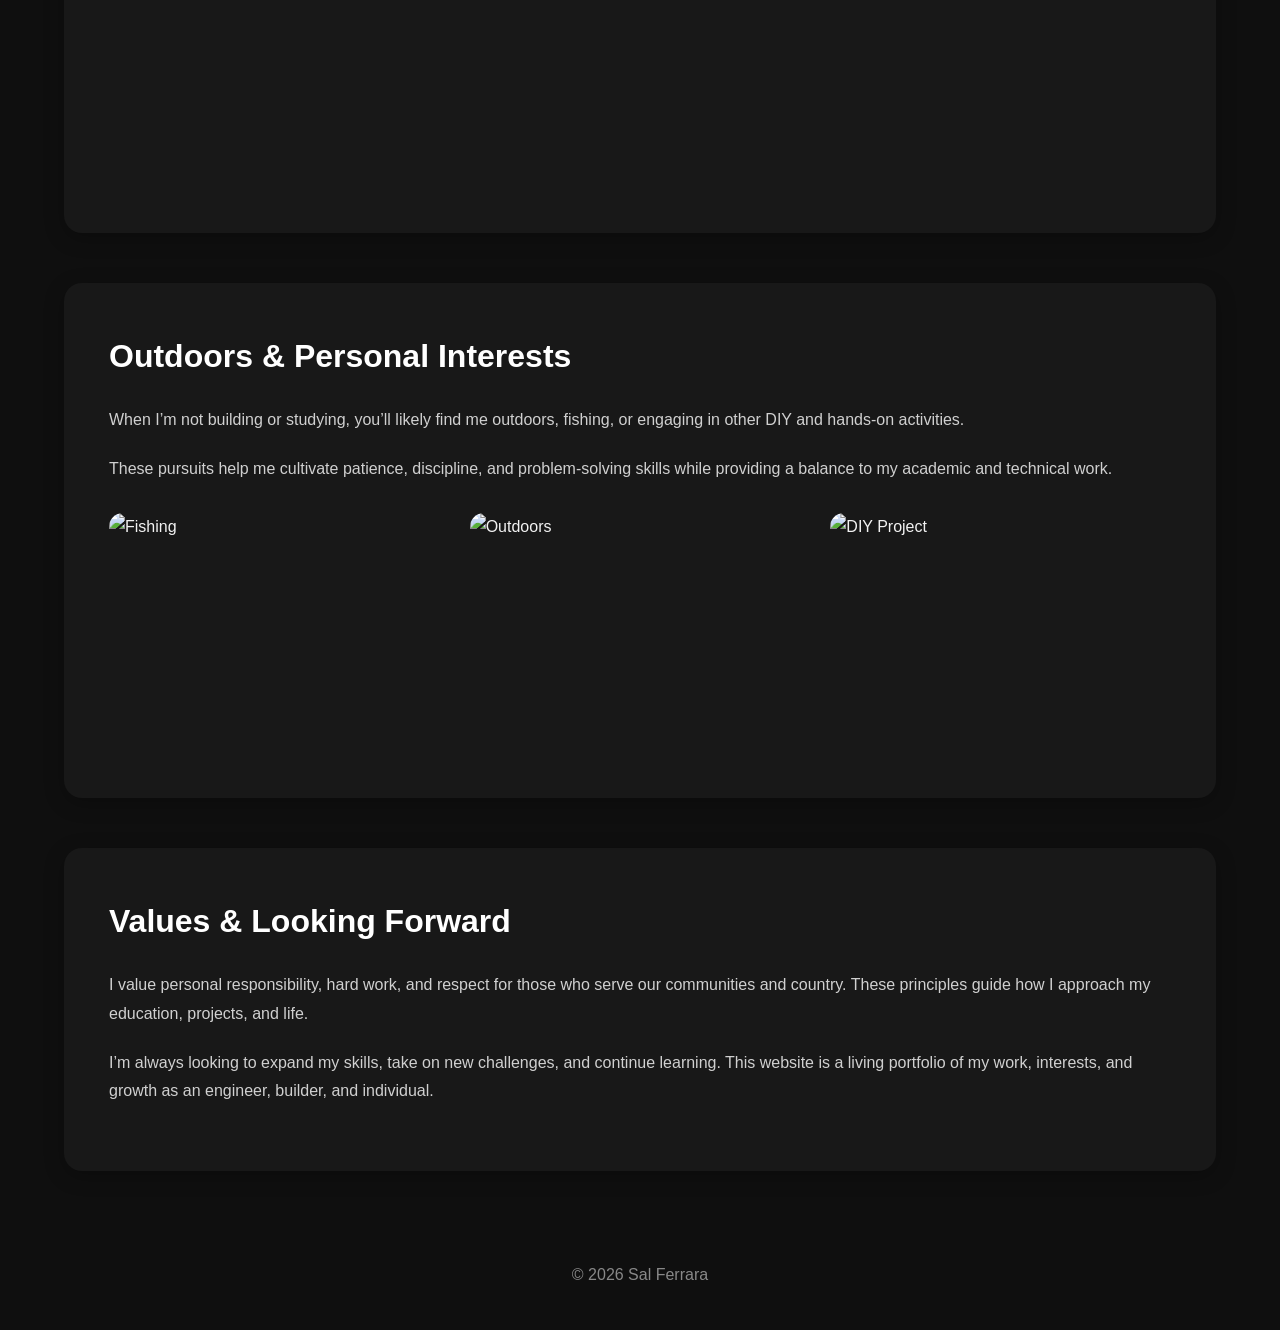
==== commit 2ede5ef5: "Fix typo in job title from 'Engineering' to 'Engineer'" ====
--- a/about.html
+++ b/about.html
@@ -189,7 +189,7 @@
       <h1>About Me</h1>
 
       <p>
-        Hi, I’m Sal Ferrara, an Electrical Engineering working at
+        Hi, I’m Sal Ferrara, an Electrical Engineer working at
         Rensselaer Polytechnic Institute with a passion for building,
         designing, and problem-solving. I’m fascinated by the way
         technology and creativity intersect, and I enjoy turning ideas
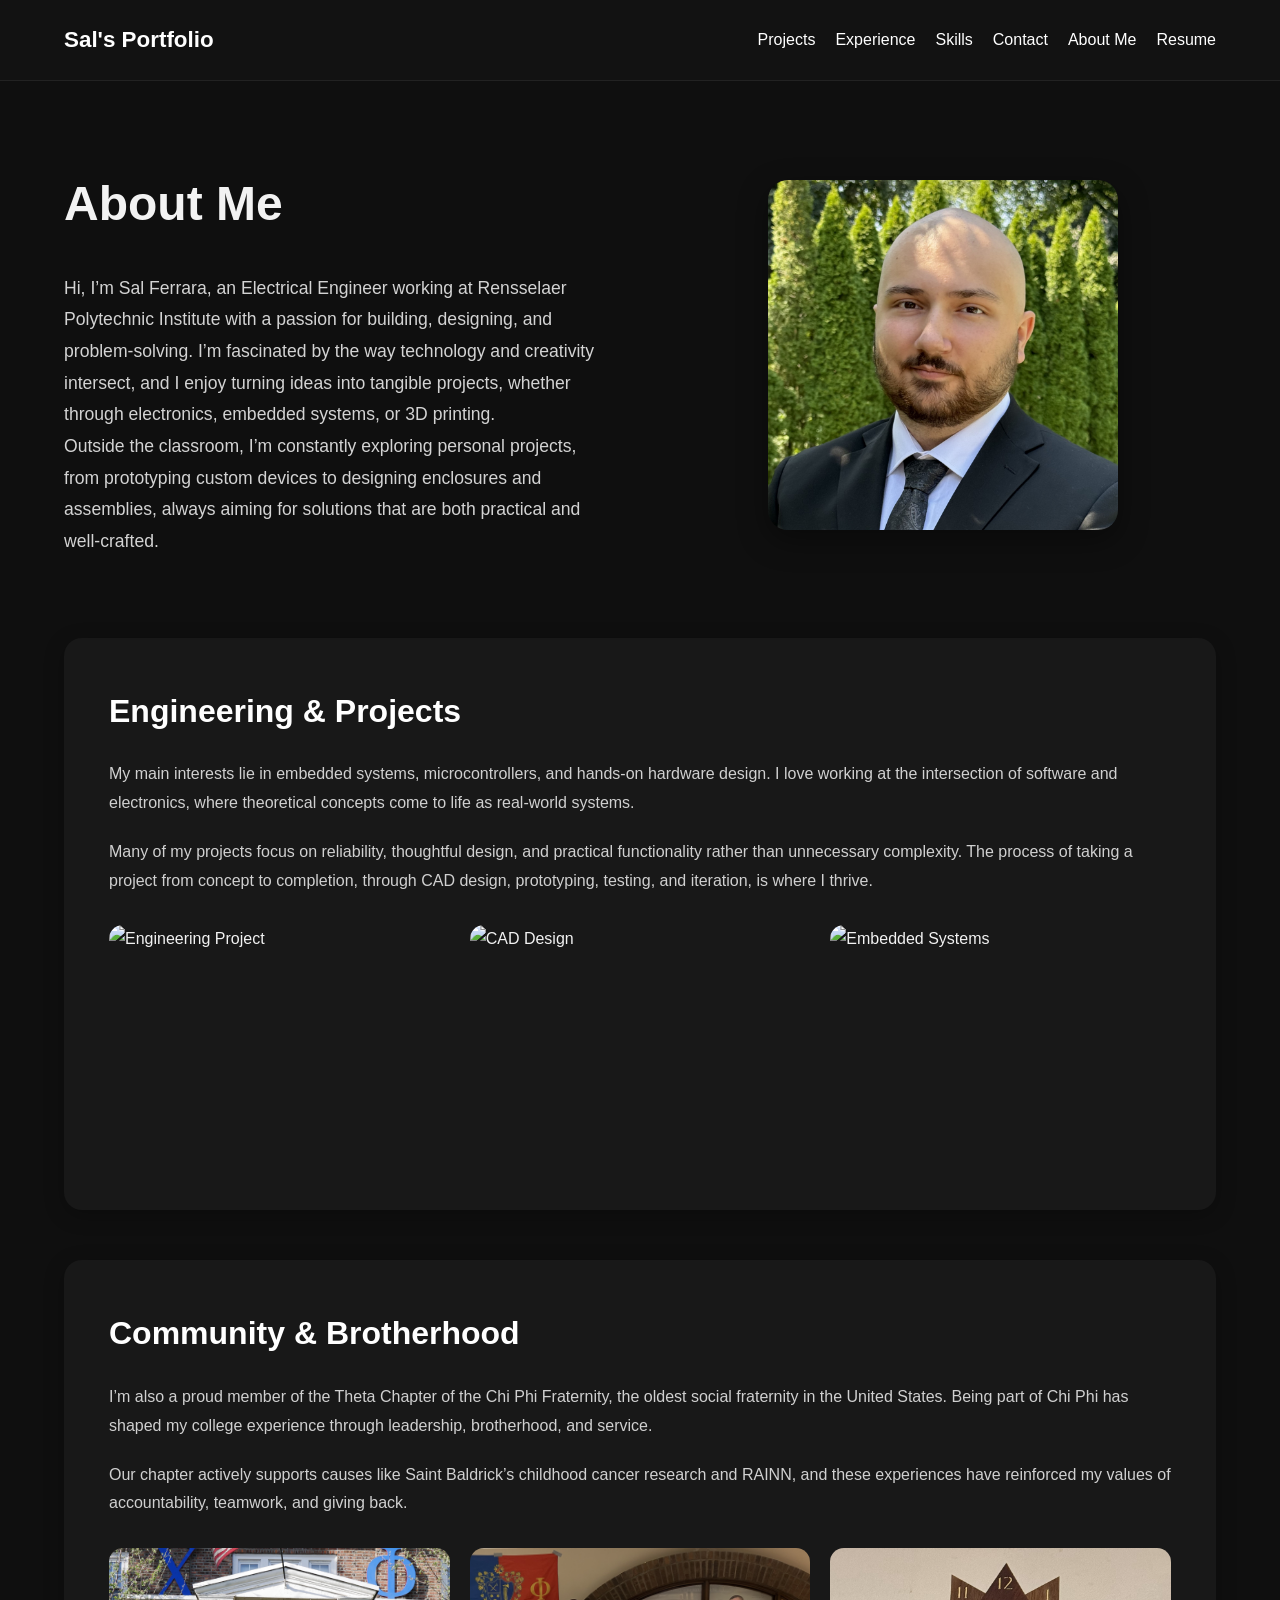
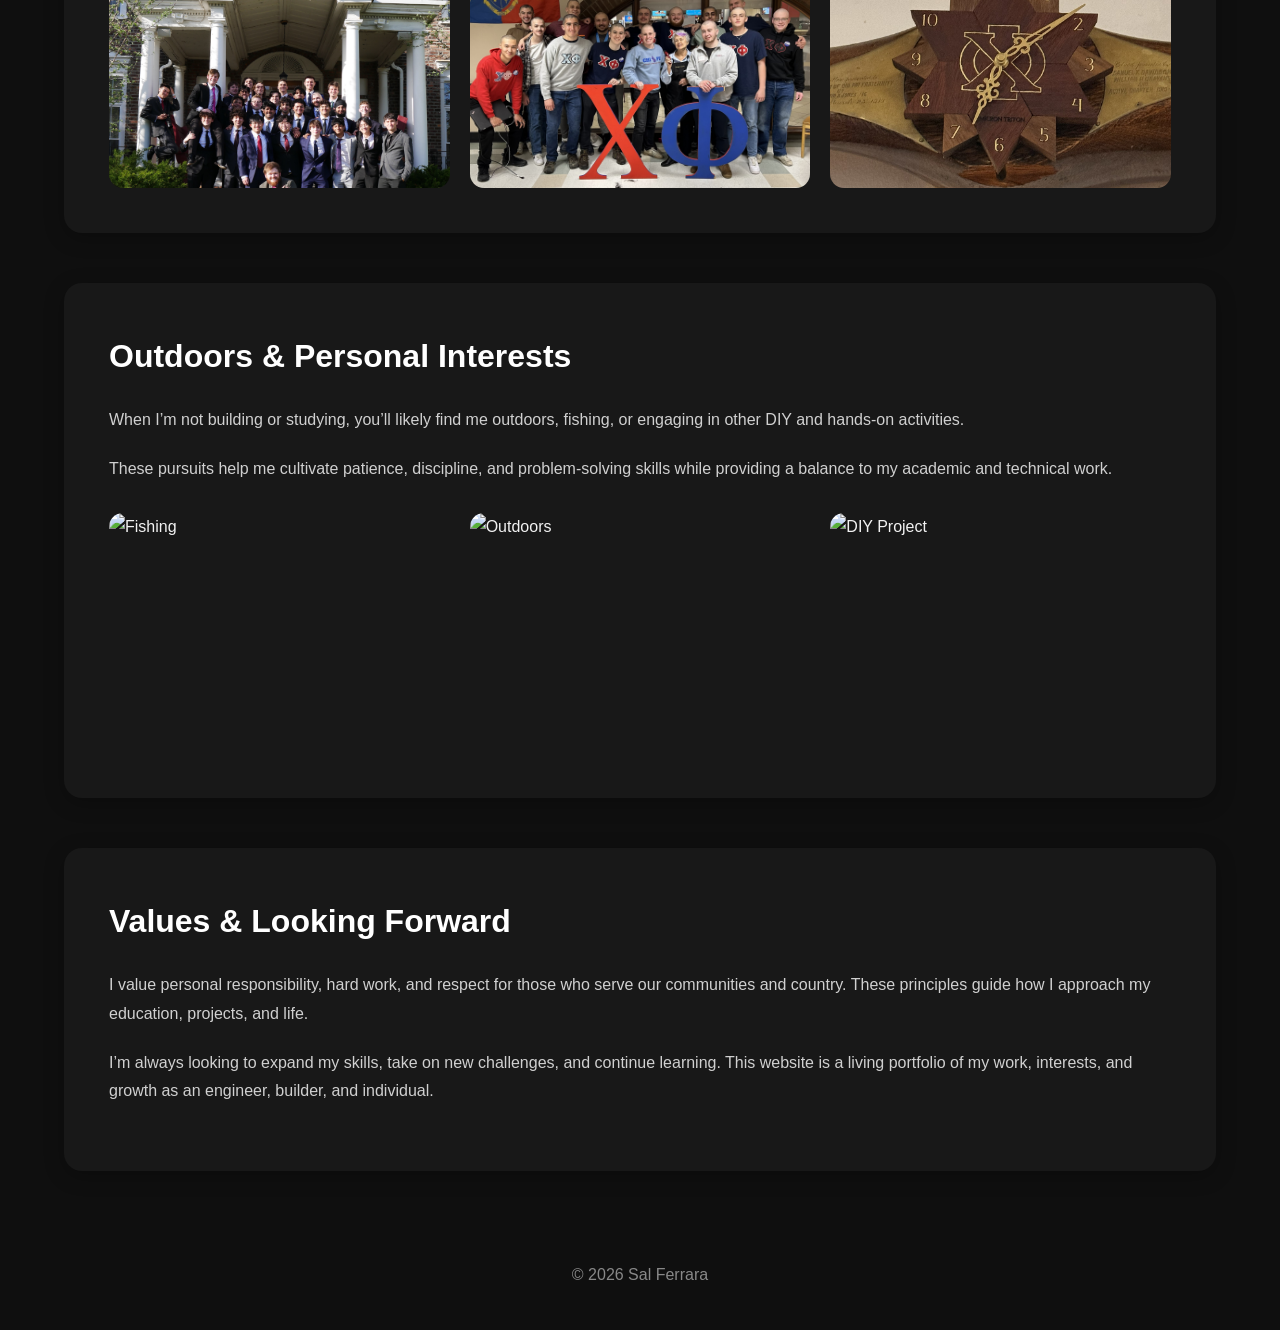
==== commit fecc73ce: "Update image file extensions and alt texts" ====
--- a/about.html
+++ b/about.html
@@ -257,9 +257,9 @@
     </p>
 
     <div class="gallery">
-      <img src="images/chiphi1.jpg" alt="Chi Phi Event">
-      <img src="images/chiphi2.jpg" alt="Brotherhood">
-      <img src="images/chiphi3.jpg" alt="Philanthropy">
+      <img src="images/chiphi1.jpeg" alt="Brotherhood">
+      <img src="images/chiphi2.jpeg" alt="Philanthropy">
+      <img src="images/chiphi3.jpeg" alt="Brotherhood Project">
     </div>
   </div>
 
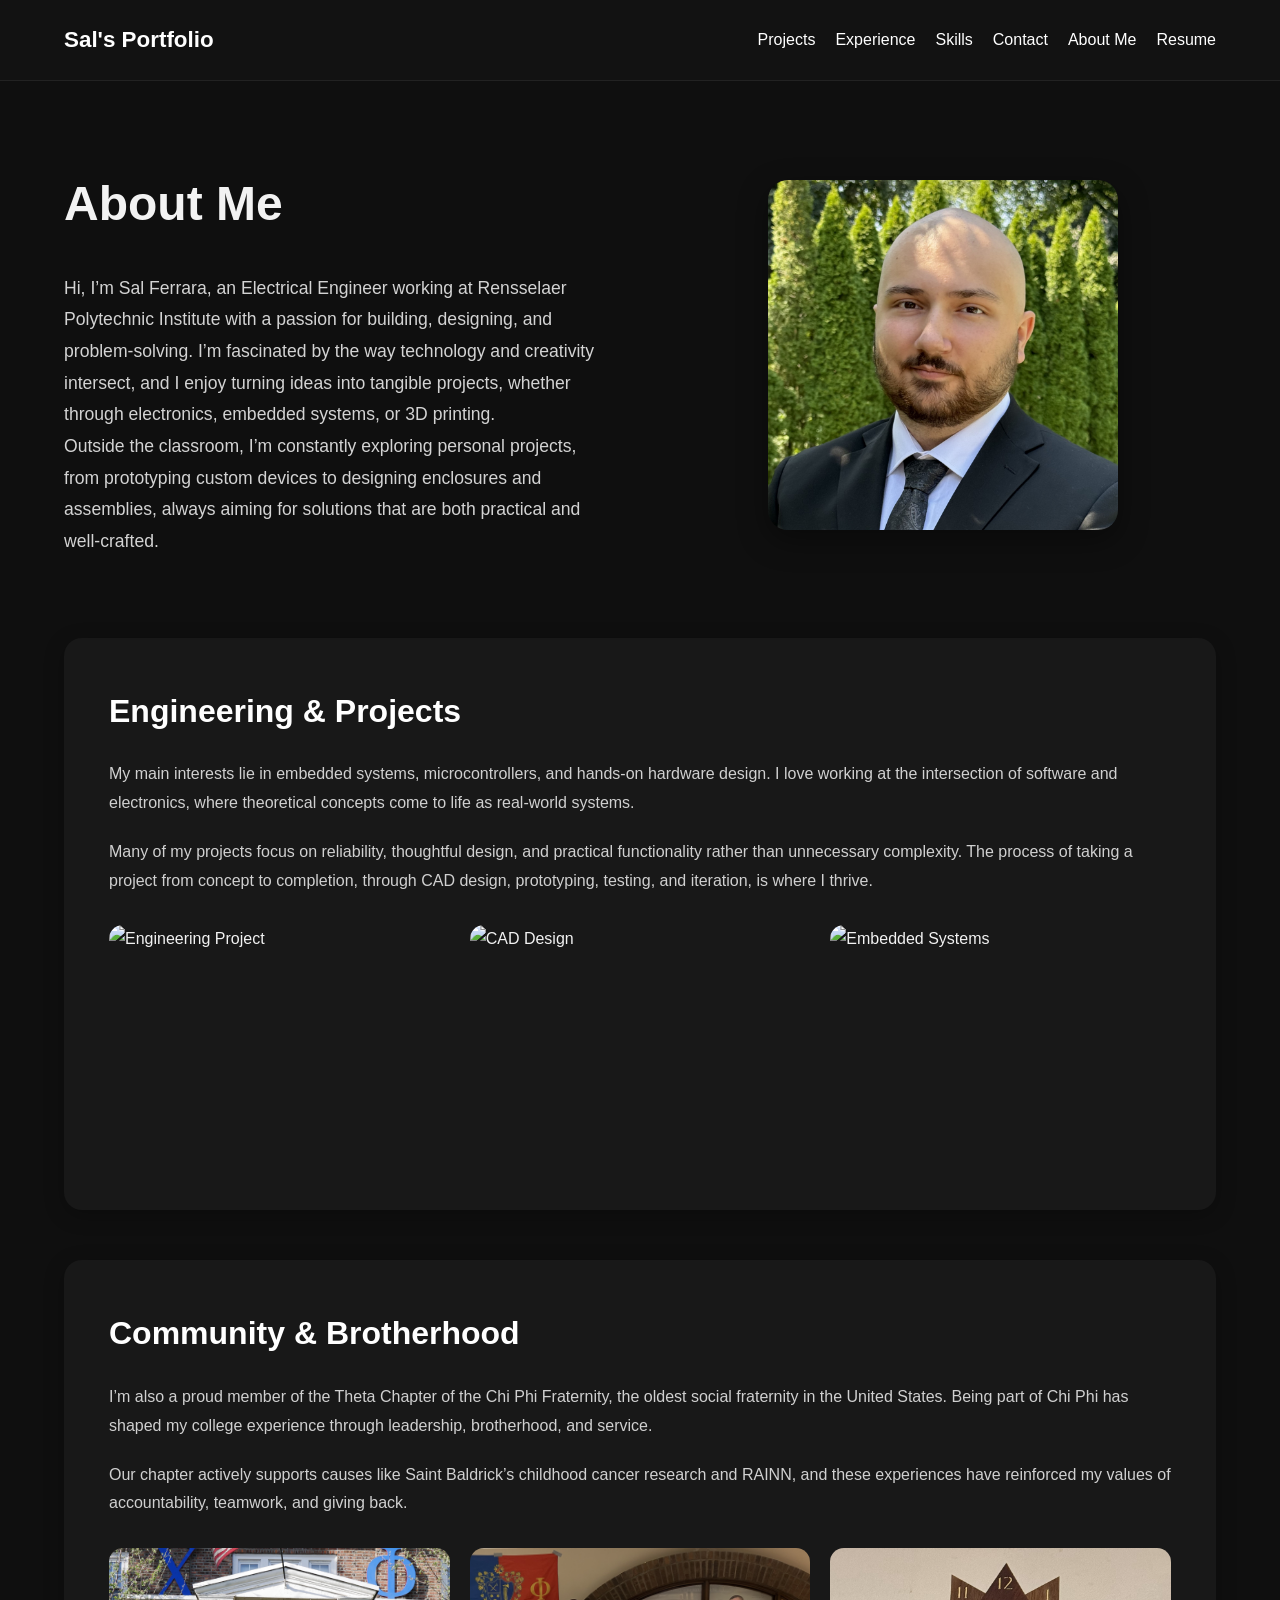
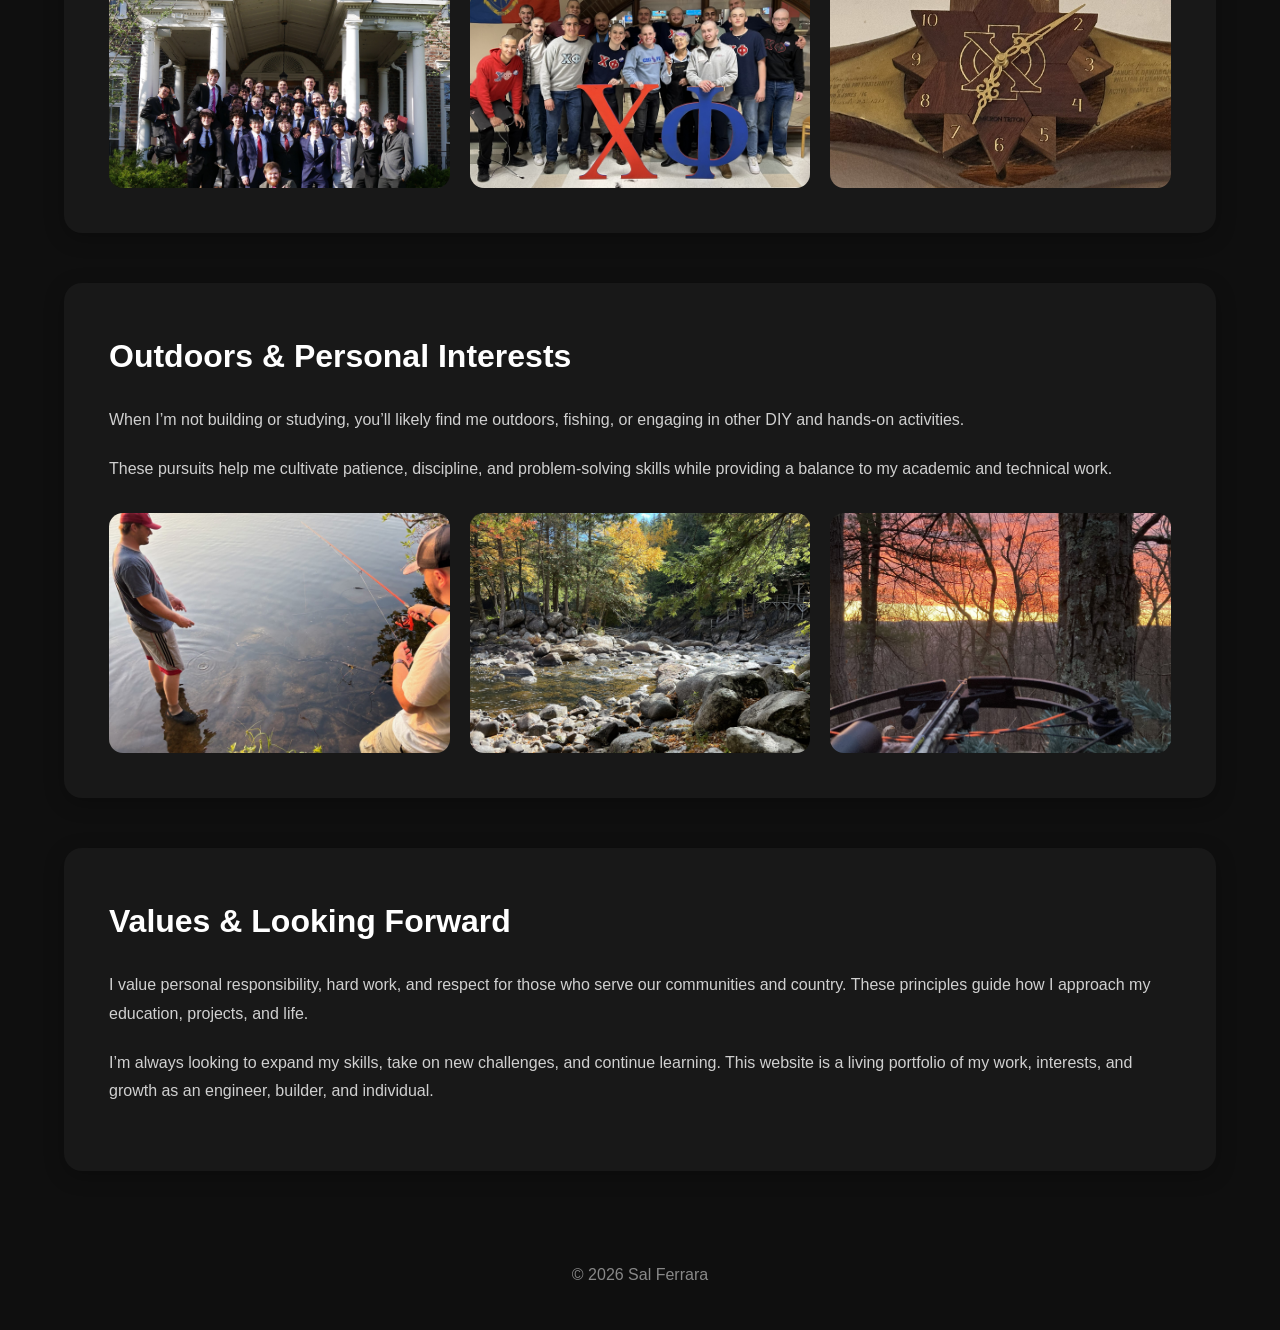
==== commit 8712b7c5: "Change image filename extension from .jpg to .JPG" ====
--- a/about.html
+++ b/about.html
@@ -279,7 +279,7 @@
     </p>
 
     <div class="gallery">
-      <img src="images/outdoors1.jpg" alt="Fishing">
+      <img src="images/outdoors1.JPG" alt="Fishing">
       <img src="images/outdoors2.jpg" alt="Outdoors">
       <img src="images/outdoors3.jpg" alt="DIY Project">
     </div>
